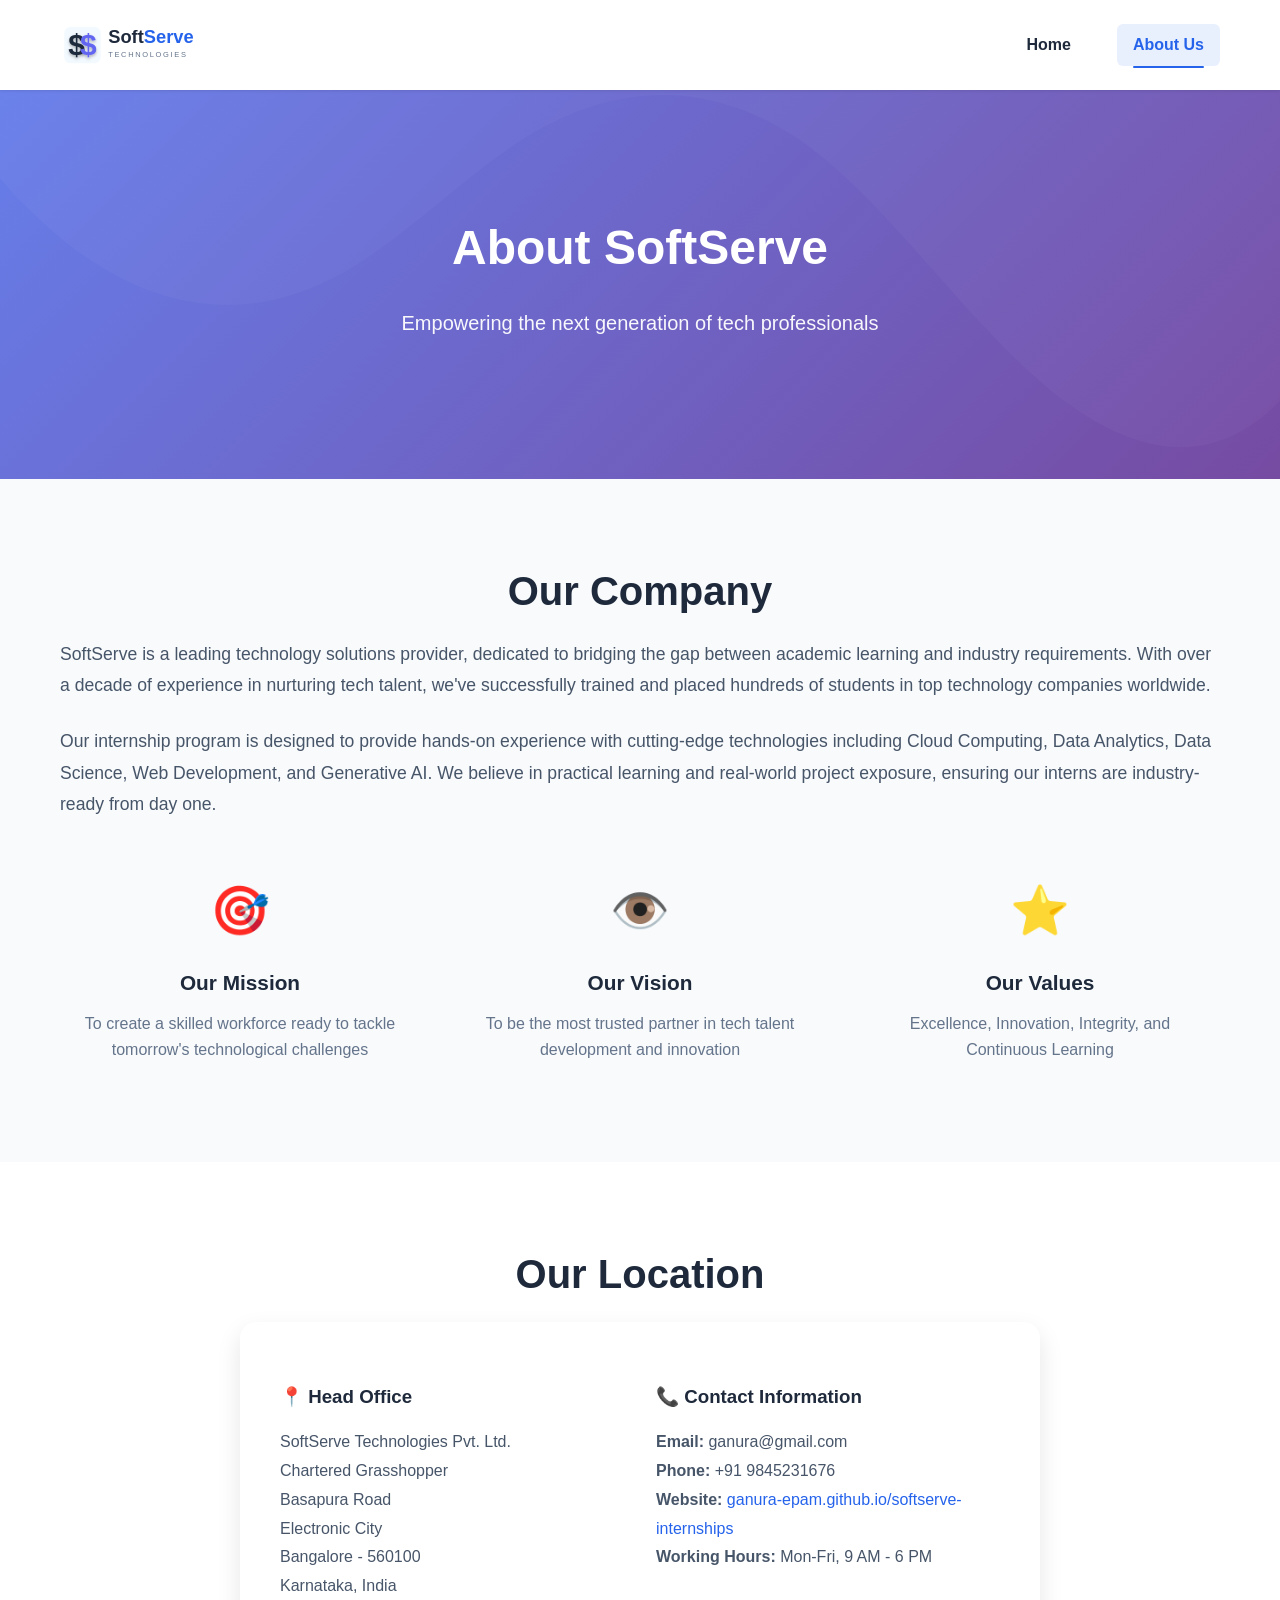
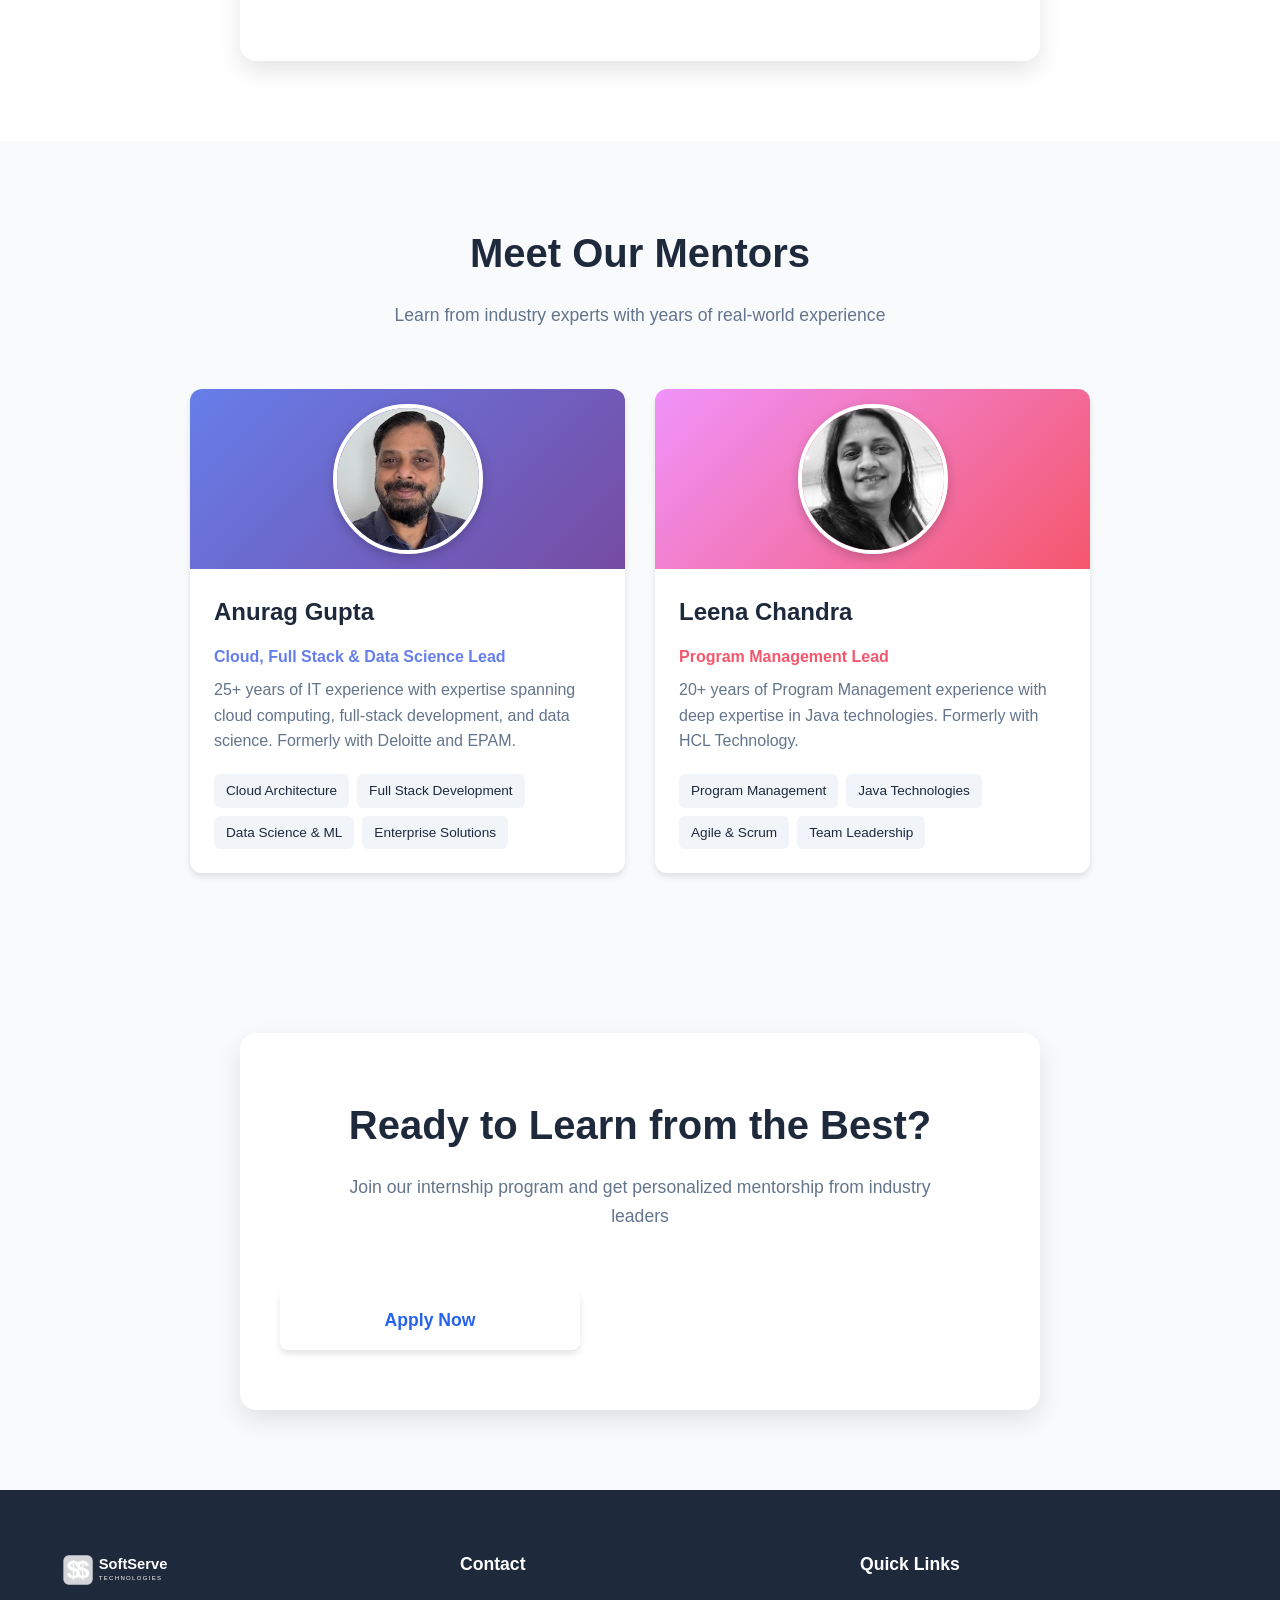
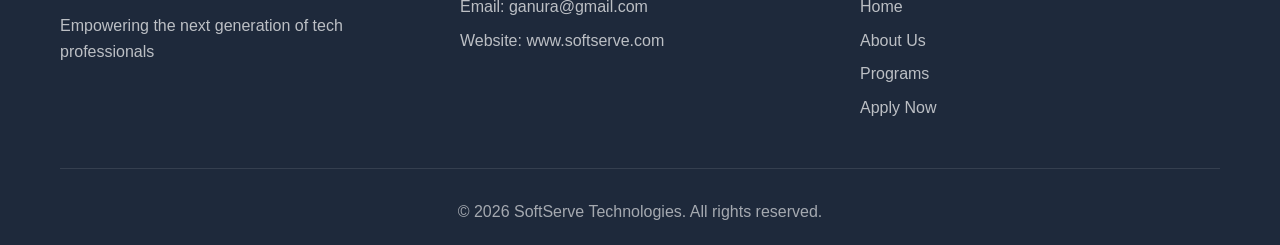
==== about.html @ 46d00bea "Add About Us page with company info and mentor profiles - Created new about.html page with company b" ====
<!DOCTYPE html>
<html lang="en">
<head>
    <meta charset="UTF-8">
    <meta name="viewport" content="width=device-width, initial-scale=1.0">
    <meta name="description" content="About SoftServe - Learn about our company, mission, and mentors">
    <title>About Us | SoftServe Internship Program</title>
    <link rel="stylesheet" href="css/styles.css">
</head>
<body>
    <!-- Header -->
    <header class="header">
        <div class="container">
            <div class="header-content">
                <div class="logo-container">
                    <img src="assets/logo.svg" alt="SoftServe Logo" class="logo">
                </div>
                <nav class="nav">
                    <a href="index.html">Home</a>
                    <a href="about.html" class="active">About Us</a>
                </nav>
            </div>
        </div>
    </header>

    <!-- About Hero Section -->
    <section class="hero">
        <div class="container">
            <h1 class="hero-title">About SoftServe</h1>
            <p class="hero-subtitle">Empowering the next generation of tech professionals</p>
        </div>
    </section>

    <!-- Company Background Section -->
    <section class="internships">
        <div class="container">
            <h2 class="section-title">Our Company</h2>
            <div class="about-content">
                <p style="font-size: 1.1rem; line-height: 1.8; color: #475569; margin-bottom: 1.5rem;">
                    SoftServe is a leading technology solutions provider, dedicated to bridging the gap between academic learning and industry requirements.
                    With over a decade of experience in nurturing tech talent, we've successfully trained and placed hundreds of students in top technology companies worldwide.
                </p>
                <p style="font-size: 1.1rem; line-height: 1.8; color: #475569; margin-bottom: 1.5rem;">
                    Our internship program is designed to provide hands-on experience with cutting-edge technologies including Cloud Computing,
                    Data Analytics, Data Science, Web Development, and Generative AI. We believe in practical learning and real-world project exposure,
                    ensuring our interns are industry-ready from day one.
                </p>
                <div class="features-grid" style="margin-top: 2rem;">
                    <div class="feature">
                        <div class="feature-icon">🎯</div>
                        <h3>Our Mission</h3>
                        <p>To create a skilled workforce ready to tackle tomorrow's technological challenges</p>
                    </div>
                    <div class="feature">
                        <div class="feature-icon">👁️</div>
                        <h3>Our Vision</h3>
                        <p>To be the most trusted partner in tech talent development and innovation</p>
                    </div>
                    <div class="feature">
                        <div class="feature-icon">⭐</div>
                        <h3>Our Values</h3>
                        <p>Excellence, Innovation, Integrity, and Continuous Learning</p>
                    </div>
                </div>
            </div>
        </div>
    </section>

    <!-- Address Section -->
    <section class="why-softserve">
        <div class="container">
            <h2 class="section-title">Our Location</h2>
            <div class="apply-card" style="max-width: 800px; margin: 0 auto;">
                <div style="display: grid; grid-template-columns: repeat(auto-fit, minmax(250px, 1fr)); gap: 2rem;">
                    <div>
                        <h3 style="color: #1e293b; margin-bottom: 1rem;">📍 Head Office</h3>
                        <p style="color: #475569; line-height: 1.8;">
                            SoftServe Technologies Pvt. Ltd.<br>
                            Chartered Grasshopper<br>
                            Basapura Road<br>
                            Electronic City<br>
                            Bangalore - 560100<br>
                            Karnataka, India
                        </p>
                    </div>
                    <div>
                        <h3 style="color: #1e293b; margin-bottom: 1rem;">📞 Contact Information</h3>
                        <p style="color: #475569; line-height: 1.8;">
                            <strong>Email:</strong> ganura@gmail.com<br>
                            <strong>Phone:</strong> +91 9845231676<br>
                            <strong>Website:</strong> <a href="https://ganura-epam.github.io/softserve-internships/" target="_blank" style="color: #2563eb; text-decoration: none;">ganura-epam.github.io/softserve-internships</a><br>
                            <strong>Working Hours:</strong> Mon-Fri, 9 AM - 6 PM
                        </p>
                    </div>
                </div>
            </div>
        </div>
    </section>

    <!-- Mentors Section -->
    <section class="internships">
        <div class="container">
            <h2 class="section-title">Meet Our Mentors</h2>
            <p class="section-subtitle">Learn from industry experts with years of real-world experience</p>

            <div class="cards-grid" style="grid-template-columns: repeat(auto-fit, minmax(350px, 1fr)); max-width: 900px; margin: 0 auto;">
                <!-- Mentor 1 -->
                <div class="card">
                    <div class="card-image" style="background: linear-gradient(135deg, #667eea 0%, #764ba2 100%); padding: 2rem; display: flex; align-items: center; justify-content: center;">
                        <img src="assets/anurag-gupta.jpeg" alt="Anurag Gupta" style="width: 150px; height: 150px; border-radius: 50%; object-fit: cover; border: 4px solid white; box-shadow: 0 4px 12px rgba(0,0,0,0.2);">
                    </div>
                    <div class="card-content">
                        <h3 class="card-title">Anurag Gupta</h3>
                        <p style="color: #667eea; font-weight: 600; margin-bottom: 0.5rem;">Cloud, Full Stack & Data Science Lead</p>
                        <p class="card-description">25+ years of IT experience with expertise spanning cloud computing, full-stack development, and data science. Formerly with Deloitte and EPAM.</p>
                        <ul class="card-skills">
                            <li>Cloud Architecture</li>
                            <li>Full Stack Development</li>
                            <li>Data Science & ML</li>
                            <li>Enterprise Solutions</li>
                        </ul>
                    </div>
                </div>

                <!-- Mentor 2 -->
                <div class="card">
                    <div class="card-image" style="background: linear-gradient(135deg, #f093fb 0%, #f5576c 100%); padding: 2rem; display: flex; align-items: center; justify-content: center;">
                        <img src="assets/Leena.jpeg" alt="Leena Chandra" style="width: 150px; height: 150px; border-radius: 50%; object-fit: cover; border: 4px solid white; box-shadow: 0 4px 12px rgba(0,0,0,0.2);">
                    </div>
                    <div class="card-content">
                        <h3 class="card-title">Leena Chandra</h3>
                        <p style="color: #f5576c; font-weight: 600; margin-bottom: 0.5rem;">Program Management Lead</p>
                        <p class="card-description">20+ years of Program Management experience with deep expertise in Java technologies. Formerly with HCL Technology.</p>
                        <ul class="card-skills">
                            <li>Program Management</li>
                            <li>Java Technologies</li>
                            <li>Agile & Scrum</li>
                            <li>Team Leadership</li>
                        </ul>
                    </div>
                </div>
            </div>
        </div>
    </section>

    <!-- CTA Section -->
    <section class="apply-section">
        <div class="container">
            <div class="apply-card">
                <h2 class="section-title">Ready to Learn from the Best?</h2>
                <p class="section-subtitle">Join our internship program and get personalized mentorship from industry leaders</p>
                <a href="index.html#apply" class="btn btn-primary btn-large">Apply Now</a>
            </div>
        </div>
    </section>

    <!-- Footer -->
    <footer class="footer">
        <div class="container">
            <div class="footer-content">
                <div class="footer-section">
                    <img src="assets/logo.svg" alt="SoftServe Logo" class="footer-logo">
                    <p class="footer-text">Empowering the next generation of tech professionals</p>
                </div>
                <div class="footer-section">
                    <h4>Contact</h4>
                    <p>Email: ganura@gmail.com</p>
                    <p>Website: www.softserve.com</p>
                </div>
                <div class="footer-section">
                    <h4>Quick Links</h4>
                    <ul class="footer-links">
                        <li><a href="index.html">Home</a></li>
                        <li><a href="about.html">About Us</a></li>
                        <li><a href="index.html#internships">Programs</a></li>
                        <li><a href="index.html#apply">Apply Now</a></li>
                    </ul>
                </div>
            </div>
            <div class="footer-bottom">
                <p>&copy; 2026 SoftServe Technologies. All rights reserved.</p>
            </div>
        </div>
    </footer>

    <script src="js/main.js"></script>
</body>
</html>
---- css/styles.css ----
/* Modern Minimalist Styles for SoftServe Internship Website */

/* CSS Reset & Base Styles */
* {
    margin: 0;
    padding: 0;
    box-sizing: border-box;
}

:root {
    --primary-color: #2563eb;
    --primary-dark: #1e40af;
    --secondary-color: #64748b;
    --text-dark: #1e293b;
    --text-light: #64748b;
    --bg-white: #ffffff;
    --bg-light: #f8fafc;
    --bg-gray: #f1f5f9;
    --border-color: #e2e8f0;
    --shadow-sm: 0 1px 3px rgba(0, 0, 0, 0.1);
    --shadow-md: 0 4px 6px rgba(0, 0, 0, 0.1);
    --shadow-lg: 0 10px 25px rgba(0, 0, 0, 0.1);
    --transition: all 0.3s ease;
}

body {
    font-family: -apple-system, BlinkMacSystemFont, 'Segoe UI', 'Roboto', 'Oxygen', 'Ubuntu', 'Cantarell', sans-serif;
    line-height: 1.6;
    color: var(--text-dark);
    background-color: var(--bg-white);
    overflow-x: hidden;
}

.container {
    max-width: 1200px;
    margin: 0 auto;
    padding: 0 20px;
}

/* Header Styles */
.header {
    background: var(--bg-white);
    padding: 20px 0;
    box-shadow: var(--shadow-sm);
    position: sticky;
    top: 0;
    z-index: 100;
}

.header-content {
    display: flex;
    justify-content: space-between;
    align-items: center;
}

.logo-container {
    display: flex;
    align-items: center;
}

.logo {
    height: 50px;
    width: auto;
    transition: var(--transition);
}

.logo:hover {
    transform: scale(1.05);
}

/* Navigation Styles */
.nav {
    display: flex;
    gap: 30px;
    align-items: center;
}

.nav a {
    text-decoration: none;
    color: var(--text-dark);
    font-weight: 600;
    font-size: 1rem;
    padding: 8px 16px;
    border-radius: 6px;
    transition: var(--transition);
    position: relative;
}

.nav a:hover {
    color: var(--primary-color);
    background: var(--bg-light);
}

.nav a.active {
    color: var(--primary-color);
    background: rgba(37, 99, 235, 0.1);
}

.nav a.active::after {
    content: '';
    position: absolute;
    bottom: -2px;
    left: 16px;
    right: 16px;
    height: 2px;
    background: var(--primary-color);
    border-radius: 2px;
}

/* Hero Section */
.hero {
    background: linear-gradient(135deg, #667eea 0%, #764ba2 100%);
    color: white;
    padding: 120px 20px 100px;
    text-align: center;
    position: relative;
    overflow: hidden;
}

.hero::before {
    content: '';
    position: absolute;
    top: 0;
    left: 0;
    right: 0;
    bottom: 0;
    background: url('data:image/svg+xml,<svg xmlns="http://www.w3.org/2000/svg" viewBox="0 0 1200 120" preserveAspectRatio="none"><path d="M321.39,56.44c58-10.79,114.16-30.13,172-41.86,82.39-16.72,168.19-17.73,250.45-.39C823.78,31,906.67,72,985.66,92.83c70.05,18.48,146.53,26.09,214.34,3V0H0V27.35A600.21,600.21,0,0,0,321.39,56.44Z" fill="rgba(255,255,255,0.1)"></path></svg>') no-repeat bottom;
    background-size: cover;
    opacity: 0.3;
    pointer-events: none;
}

.hero-title {
    font-size: 3rem;
    font-weight: 700;
    margin-bottom: 20px;
    position: relative;
    animation: fadeInUp 0.8s ease;
}

.hero-subtitle {
    font-size: 1.25rem;
    margin-bottom: 40px;
    opacity: 0.95;
    max-width: 700px;
    margin-left: auto;
    margin-right: auto;
    position: relative;
    animation: fadeInUp 1s ease;
}

@keyframes fadeInUp {
    from {
        opacity: 0;
        transform: translateY(30px);
    }
    to {
        opacity: 1;
        transform: translateY(0);
    }
}

/* Button Styles */
.btn {
    display: inline-block;
    padding: 14px 32px;
    font-size: 1rem;
    font-weight: 600;
    text-decoration: none;
    border-radius: 8px;
    transition: var(--transition);
    cursor: pointer;
    border: none;
    text-align: center;
    position: relative;
    z-index: 10;
}

.btn-primary {
    background: var(--bg-white);
    color: var(--primary-color);
    box-shadow: var(--shadow-md);
}

.btn-primary:hover {
    transform: translateY(-2px);
    box-shadow: var(--shadow-lg);
}

.btn-large {
    padding: 16px 48px;
    font-size: 1.1rem;
    width: 100%;
    max-width: 300px;
}

/* Section Styles */
.internships,
.why-softserve,
.apply-section {
    padding: 80px 20px;
}

.internships {
    background: var(--bg-light);
}

.section-title {
    font-size: 2.5rem;
    font-weight: 700;
    text-align: center;
    margin-bottom: 16px;
    color: var(--text-dark);
}

.section-subtitle {
    font-size: 1.1rem;
    text-align: center;
    color: var(--text-light);
    margin-bottom: 60px;
    max-width: 600px;
    margin-left: auto;
    margin-right: auto;
}

/* Cards Grid */
.cards-grid {
    display: grid;
    grid-template-columns: repeat(auto-fit, minmax(300px, 1fr));
    gap: 30px;
    margin-top: 40px;
}

.card {
    background: var(--bg-white);
    border-radius: 12px;
    overflow: hidden;
    box-shadow: var(--shadow-md);
    transition: var(--transition);
    cursor: pointer;
}

.card:hover {
    transform: translateY(-8px);
    box-shadow: var(--shadow-lg);
}

.card-image {
    height: 180px;
    display: flex;
    align-items: center;
    justify-content: center;
    position: relative;
}

.card-icon {
    width: 64px;
    height: 64px;
    color: white;
    filter: drop-shadow(0 2px 4px rgba(0, 0, 0, 0.2));
}

.card-content {
    padding: 24px;
}

.card-title {
    font-size: 1.5rem;
    font-weight: 700;
    margin-bottom: 12px;
    color: var(--text-dark);
}

.card-description {
    color: var(--text-light);
    margin-bottom: 20px;
    line-height: 1.6;
}

.card-skills {
    list-style: none;
    display: flex;
    flex-wrap: wrap;
    gap: 8px;
}

.card-skills li {
    background: var(--bg-gray);
    padding: 6px 12px;
    border-radius: 6px;
    font-size: 0.85rem;
    color: var(--text-dark);
    font-weight: 500;
}

/* Features Grid */
.features-grid {
    display: grid;
    grid-template-columns: repeat(auto-fit, minmax(250px, 1fr));
    gap: 40px;
    margin-top: 60px;
}

.feature {
    text-align: center;
    padding: 20px;
}

.feature-icon {
    font-size: 3rem;
    margin-bottom: 16px;
    display: block;
}

.feature h3 {
    font-size: 1.3rem;
    margin-bottom: 12px;
    color: var(--text-dark);
}

.feature p {
    color: var(--text-light);
    line-height: 1.6;
}

/* Apply Section */
.apply-section {
    background: var(--bg-light);
}

.apply-card {
    background: var(--bg-white);
    border-radius: 16px;
    padding: 60px 40px;
    box-shadow: var(--shadow-lg);
    max-width: 800px;
    margin: 0 auto;
}

/* Form Styles */
.application-form {
    margin-top: 40px;
}

.form-grid {
    display: grid;
    grid-template-columns: repeat(auto-fit, minmax(250px, 1fr));
    gap: 24px;
    margin-bottom: 24px;
}

.form-group {
    display: flex;
    flex-direction: column;
}

.form-group-full {
    grid-column: 1 / -1;
}

.form-group label {
    font-weight: 600;
    margin-bottom: 8px;
    color: var(--text-dark);
    font-size: 0.95rem;
}

.form-group input,
.form-group select,
.form-group textarea {
    padding: 12px 16px;
    border: 2px solid var(--border-color);
    border-radius: 8px;
    font-size: 1rem;
    font-family: inherit;
    transition: var(--transition);
    background: var(--bg-white);
}

.form-group input:focus,
.form-group select:focus,
.form-group textarea:focus {
    outline: none;
    border-color: var(--primary-color);
    box-shadow: 0 0 0 3px rgba(37, 99, 235, 0.1);
}

.form-group textarea {
    resize: vertical;
    min-height: 100px;
}

/* File Upload Styles */
.file-upload {
    position: relative;
}

.file-upload input[type="file"] {
    position: absolute;
    opacity: 0;
    width: 0;
    height: 0;
}

.file-label {
    display: flex;
    flex-direction: column;
    align-items: center;
    justify-content: center;
    padding: 40px 20px;
    border: 2px dashed var(--border-color);
    border-radius: 8px;
    cursor: pointer;
    transition: var(--transition);
    background: var(--bg-light);
}

.file-label:hover {
    border-color: var(--primary-color);
    background: rgba(37, 99, 235, 0.05);
}

.file-label svg {
    color: var(--primary-color);
    margin-bottom: 12px;
}

.file-text {
    color: var(--text-light);
    font-size: 0.95rem;
}

.file-name {
    display: block;
    margin-top: 12px;
    font-size: 0.9rem;
    color: var(--primary-color);
    font-weight: 500;
}

.form-status {
    margin-top: 20px;
    padding: 16px;
    border-radius: 8px;
    text-align: center;
    font-weight: 500;
    display: none;
}

.form-status.success {
    display: block;
    background: #dcfce7;
    color: #166534;
    border: 1px solid #86efac;
}

.form-status.error {
    display: block;
    background: #fee2e2;
    color: #991b1b;
    border: 1px solid #fca5a5;
}

/* Footer */
.footer {
    background: var(--text-dark);
    color: white;
    padding: 60px 20px 20px;
}

.footer-content {
    display: grid;
    grid-template-columns: repeat(auto-fit, minmax(250px, 1fr));
    gap: 40px;
    margin-bottom: 40px;
}

.footer-logo {
    height: 40px;
    margin-bottom: 16px;
    filter: brightness(0) invert(1);
}

.footer-text {
    color: rgba(255, 255, 255, 0.7);
    line-height: 1.6;
}

.footer-section h4 {
    font-size: 1.1rem;
    margin-bottom: 16px;
    font-weight: 600;
}

.footer-section p {
    color: rgba(255, 255, 255, 0.7);
    margin-bottom: 8px;
}

.footer-links {
    list-style: none;
}

.footer-links li {
    margin-bottom: 8px;
}

.footer-links a {
    color: rgba(255, 255, 255, 0.7);
    text-decoration: none;
    transition: var(--transition);
}

.footer-links a:hover {
    color: white;
}

.footer-bottom {
    padding-top: 30px;
    border-top: 1px solid rgba(255, 255, 255, 0.1);
    text-align: center;
    color: rgba(255, 255, 255, 0.6);
}

/* Responsive Design */
@media (max-width: 768px) {
    .header-content {
        flex-direction: column;
        gap: 16px;
    }

    .nav {
        gap: 16px;
    }

    .nav a {
        font-size: 0.9rem;
        padding: 6px 12px;
    }

    .hero-title {
        font-size: 2rem;
    }

    .hero-subtitle {
        font-size: 1rem;
    }

    .section-title {
        font-size: 2rem;
    }

    .cards-grid {
        grid-template-columns: 1fr;
    }

    .apply-card {
        padding: 40px 24px;
    }

    .form-grid {
        grid-template-columns: 1fr;
    }

    .footer-content {
        grid-template-columns: 1fr;
        text-align: center;
    }
}

@media (max-width: 480px) {
    .hero {
        padding: 80px 20px 60px;
    }

    .hero-title {
        font-size: 1.75rem;
    }

    .btn-large {
        width: 100%;
    }
}

/* Smooth Scrolling */
html {
    scroll-behavior: smooth;
}

/* Loading Animation */
@keyframes pulse {
    0%, 100% {
        opacity: 1;
    }
    50% {
        opacity: 0.5;
    }
}

.loading {
    animation: pulse 2s cubic-bezier(0.4, 0, 0.6, 1) infinite;
}
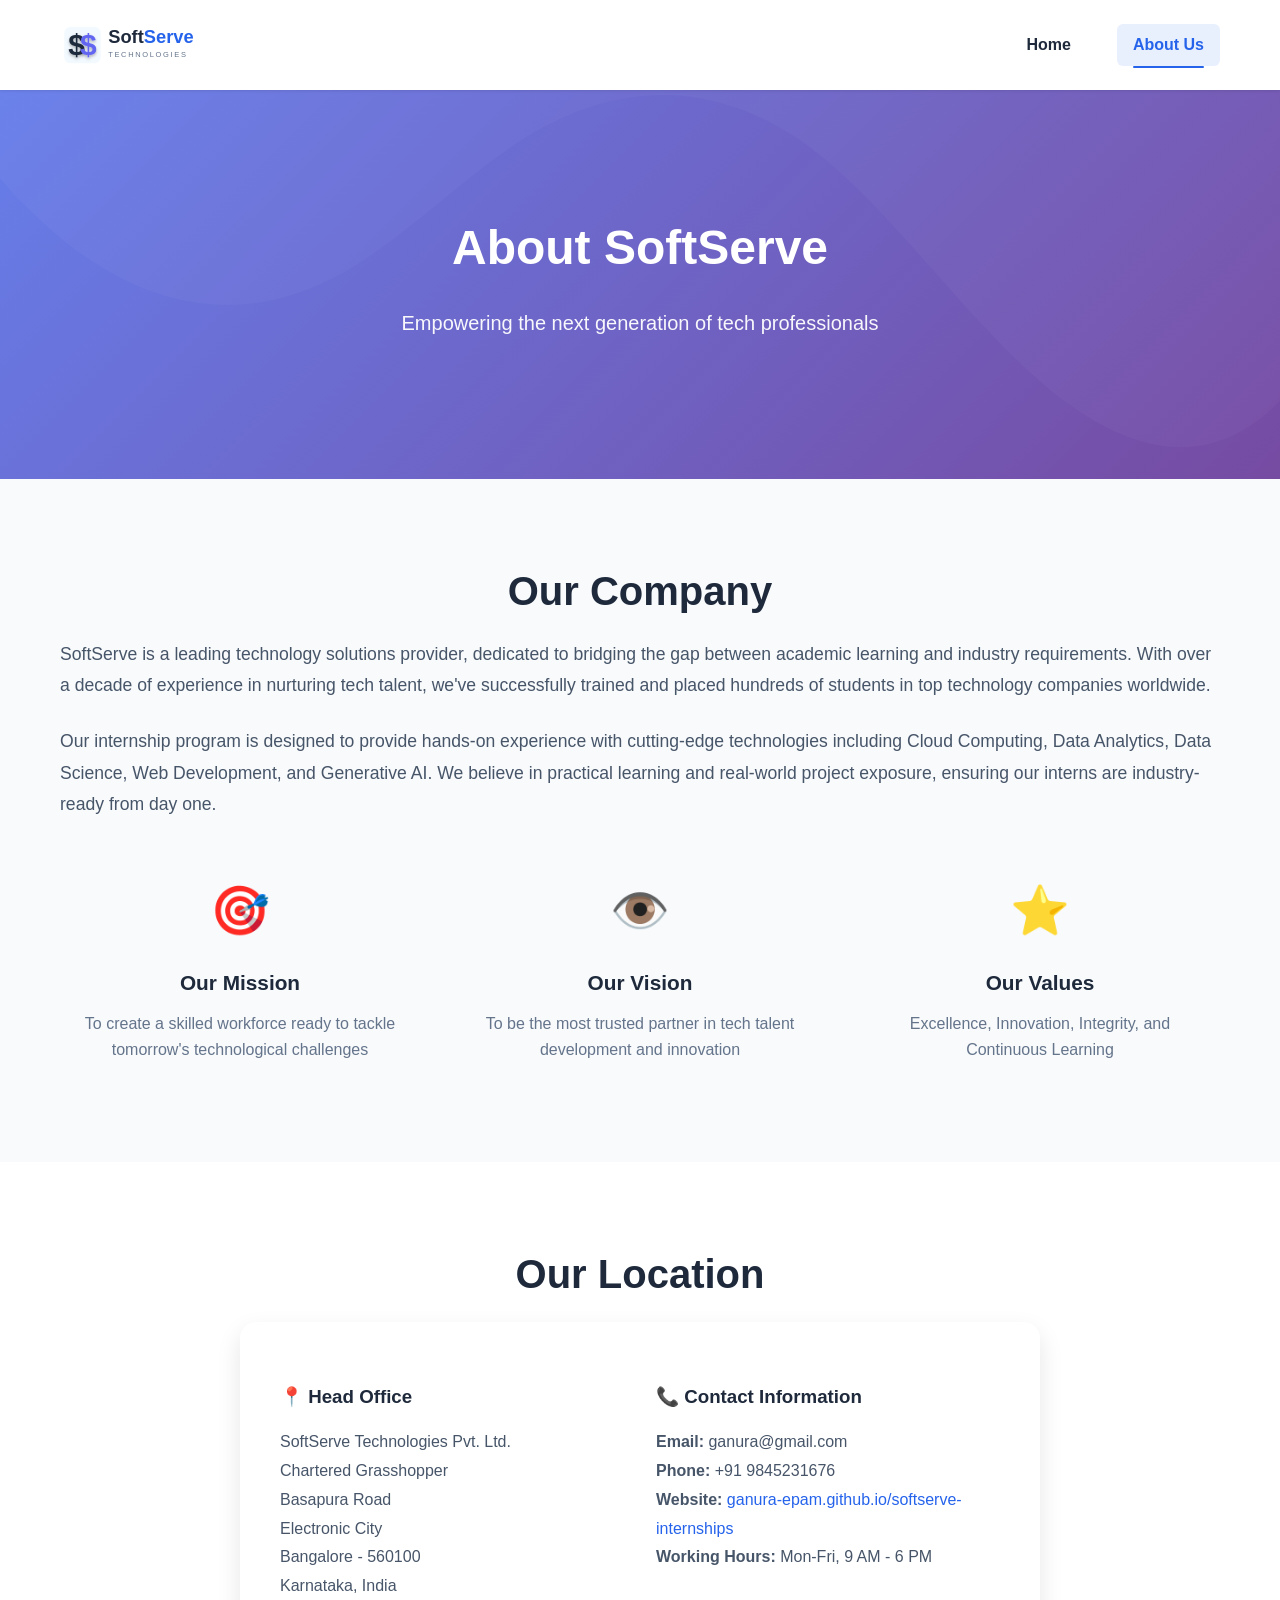
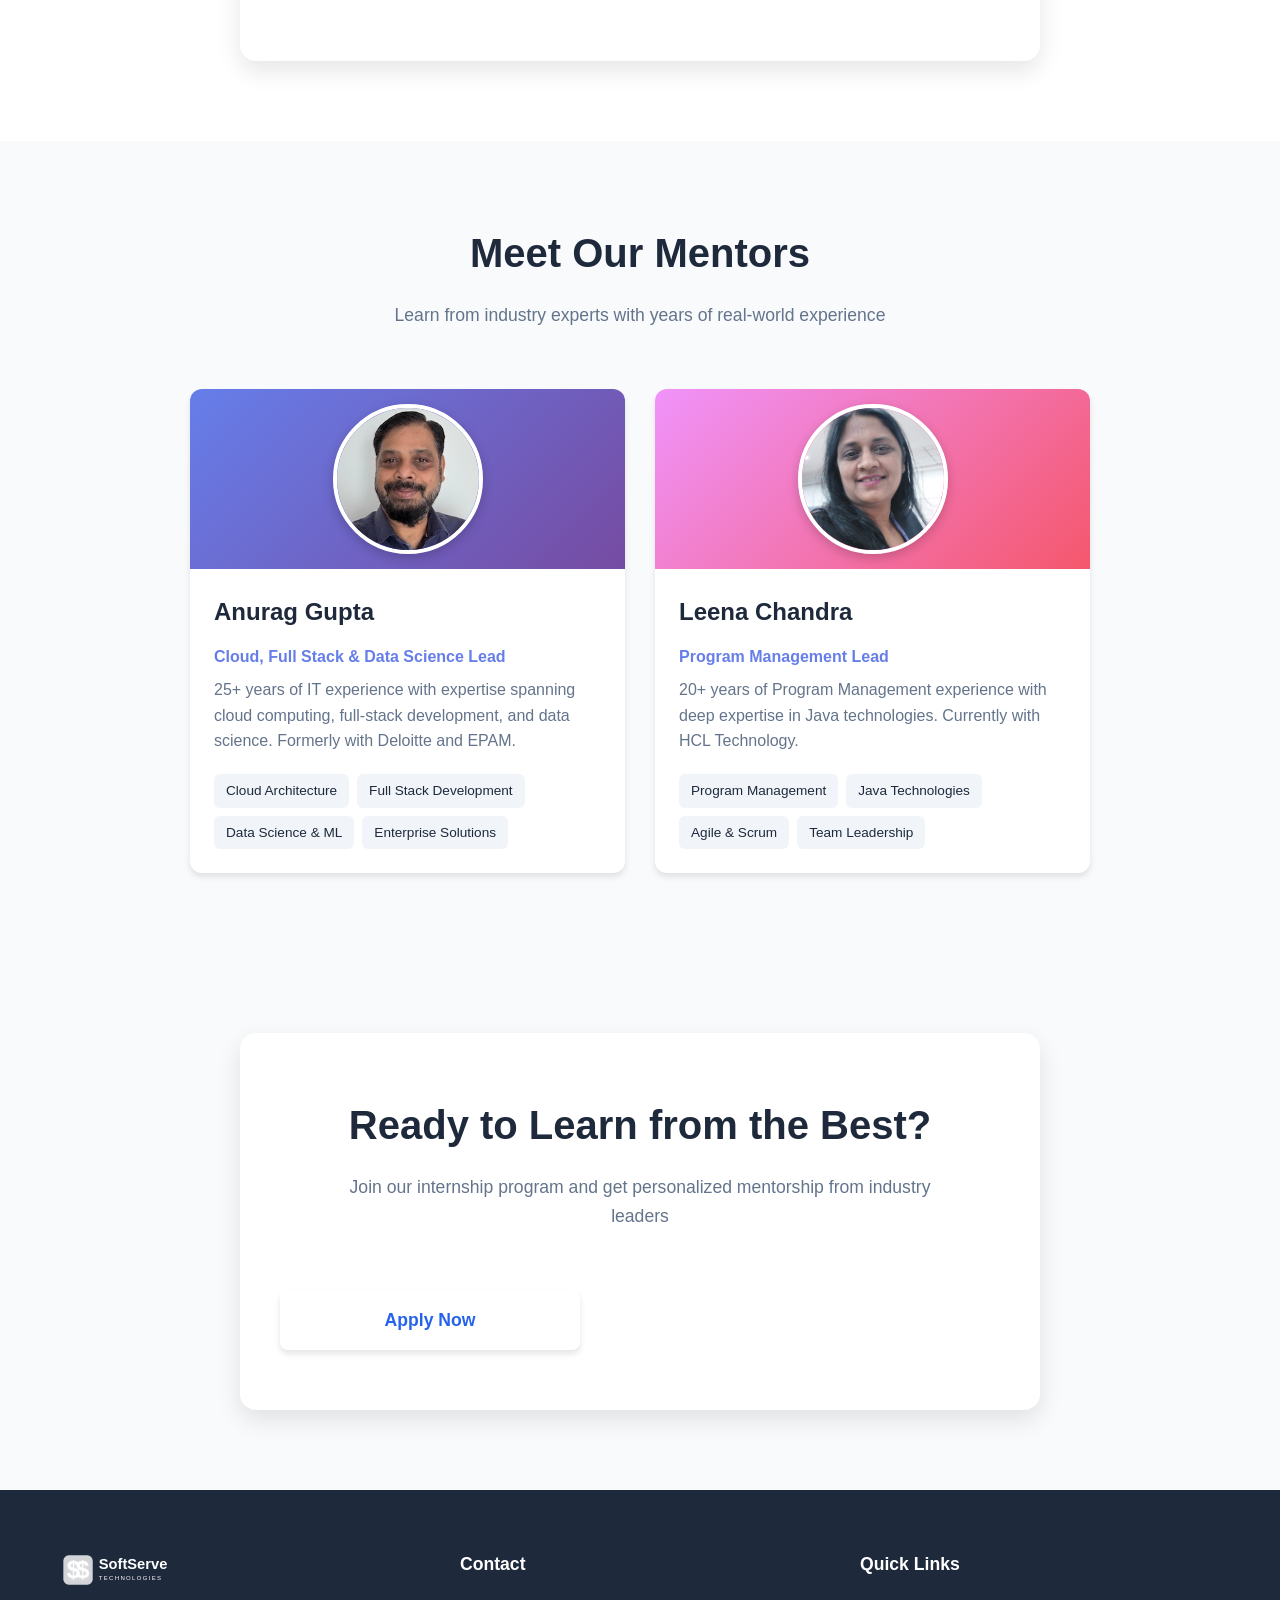
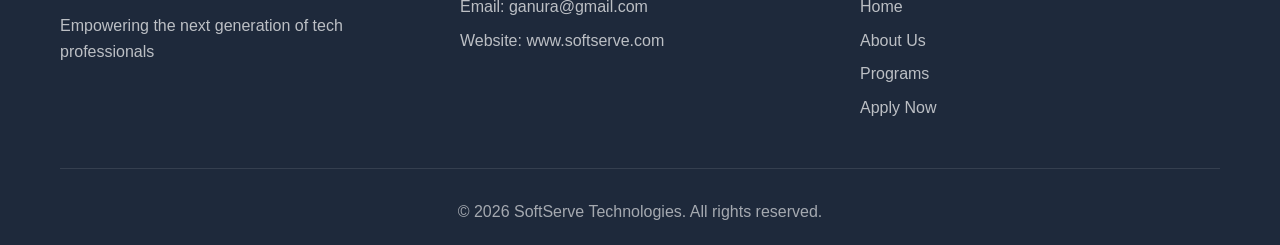
==== commit 9c828c4b: "Update Leena Chandra profile in About page - Changed "Program Management Lead" color to blue - Updat" ====
--- a/about.html
+++ b/about.html
@@ -129,8 +129,8 @@
                     </div>
                     <div class="card-content">
                         <h3 class="card-title">Leena Chandra</h3>
-                        <p style="color: #f5576c; font-weight: 600; margin-bottom: 0.5rem;">Program Management Lead</p>
-                        <p class="card-description">20+ years of Program Management experience with deep expertise in Java technologies. Formerly with HCL Technology.</p>
+                        <p style="color: #667eea; font-weight: 600; margin-bottom: 0.5rem;">Program Management Lead</p>
+                        <p class="card-description">20+ years of Program Management experience with deep expertise in Java technologies. Currently with HCL Technology.</p>
                         <ul class="card-skills">
                             <li>Program Management</li>
                             <li>Java Technologies</li>
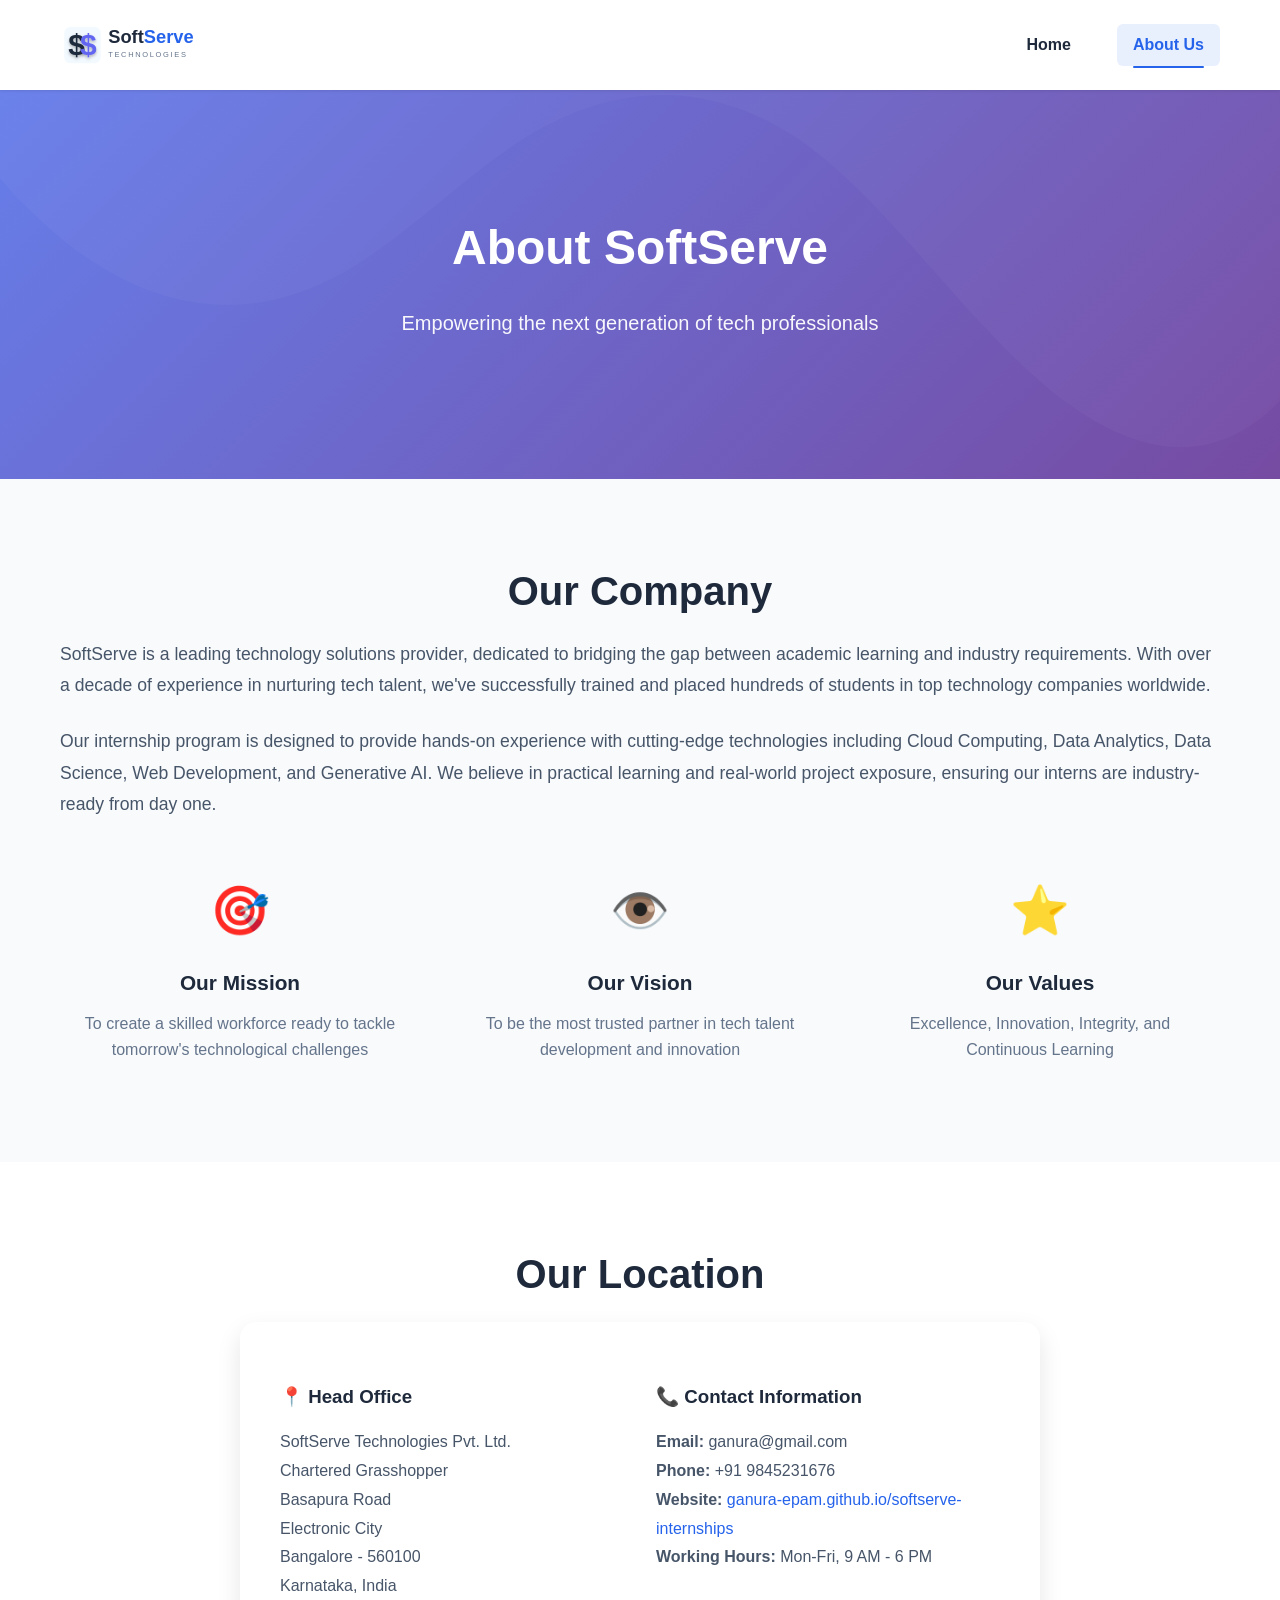
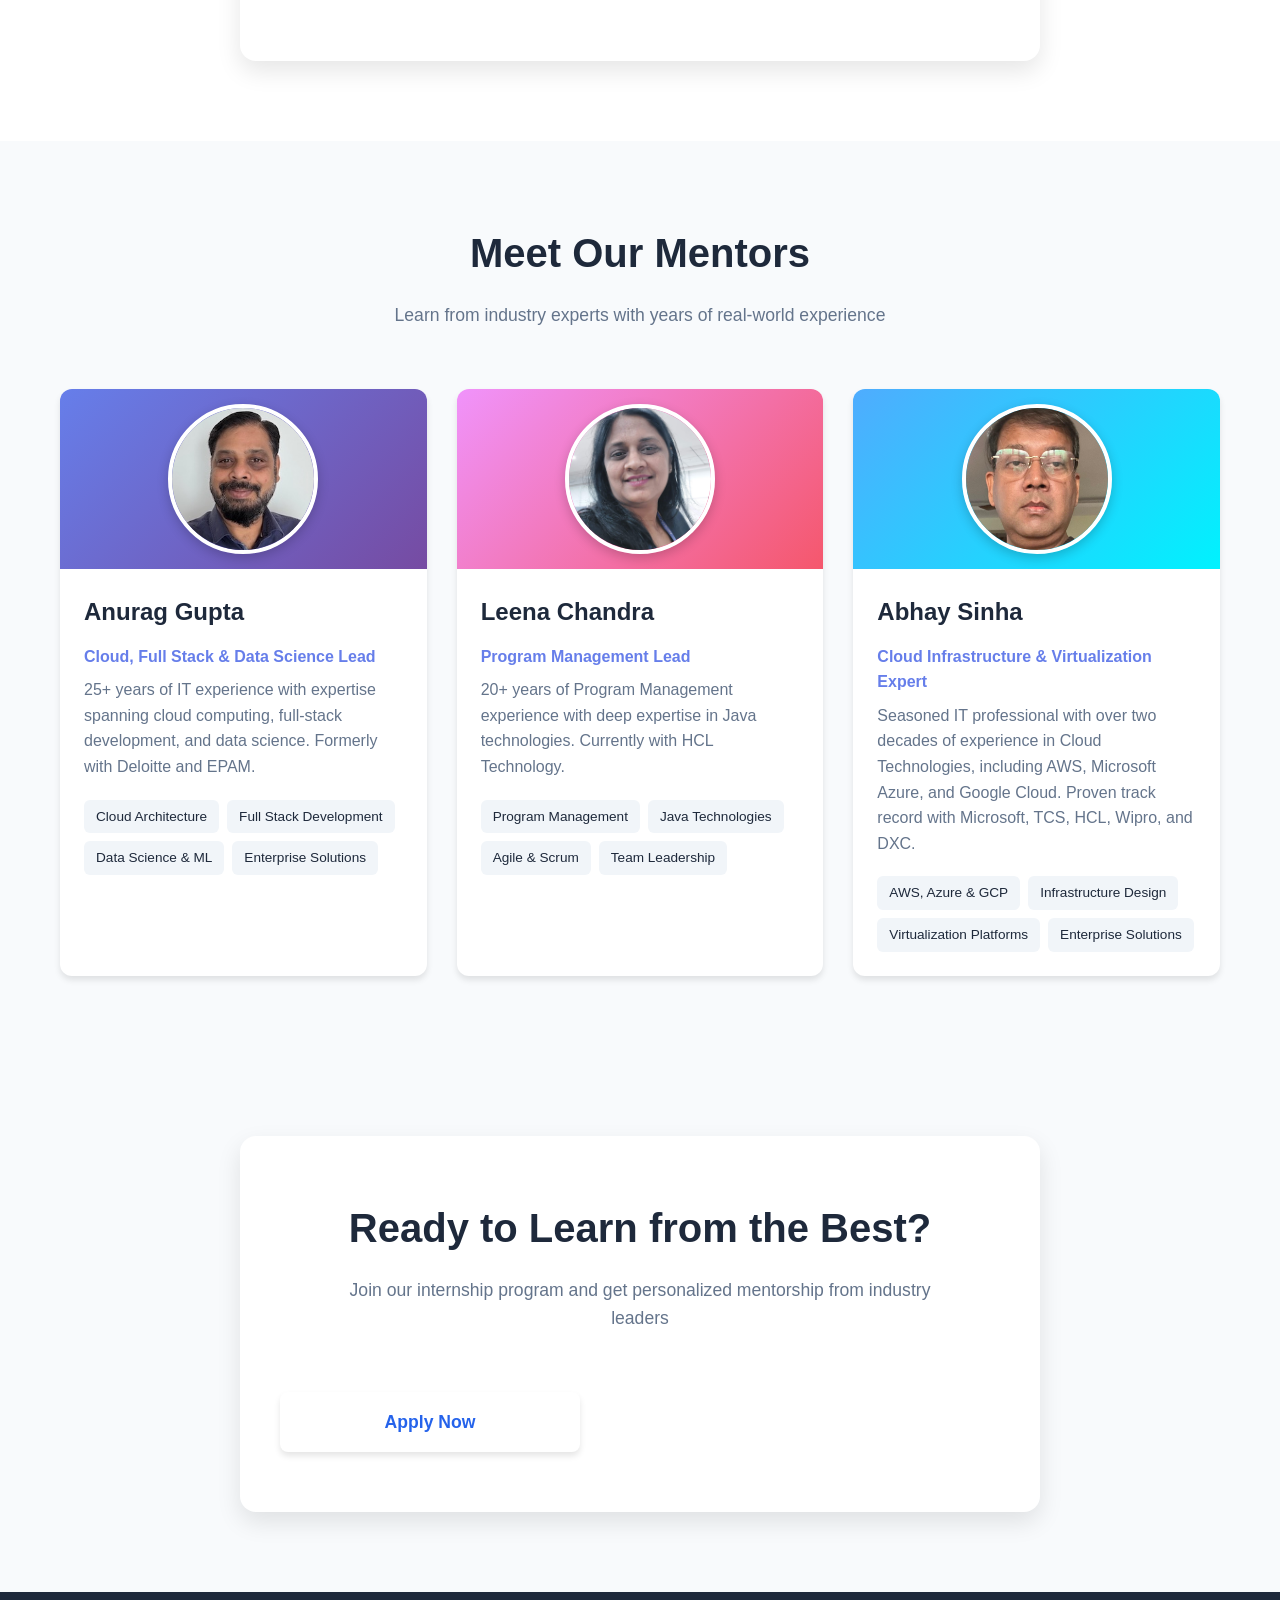
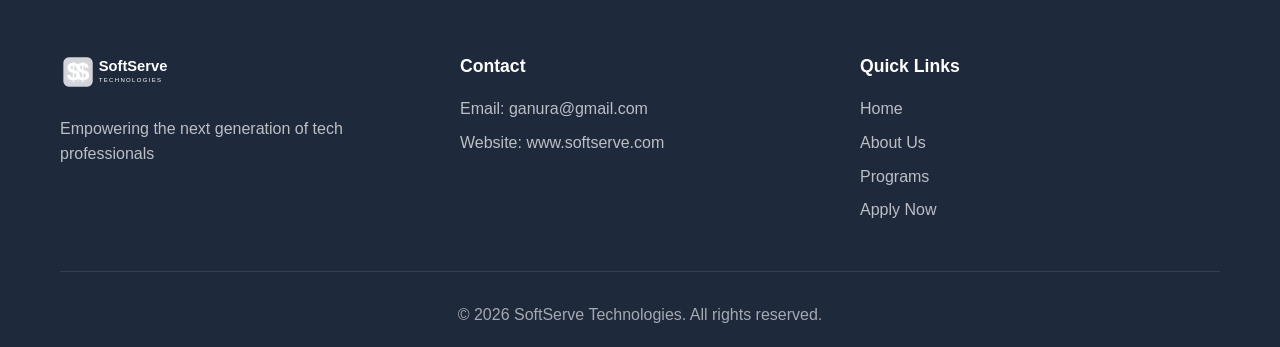
==== commit 594e35ee: "Add self-assessment integration and third mentor Features added: - Integrated 4 dynamic self-assessm" ====
--- a/about.html
+++ b/about.html
@@ -5,6 +5,7 @@
     <meta name="viewport" content="width=device-width, initial-scale=1.0">
     <meta name="description" content="About SoftServe - Learn about our company, mission, and mentors">
     <title>About Us | SoftServe Internship Program</title>
+    <link rel="icon" type="image/svg+xml" href="assets/logo.svg">
     <link rel="stylesheet" href="css/styles.css">
 </head>
 <body>
@@ -103,7 +104,7 @@
             <h2 class="section-title">Meet Our Mentors</h2>
             <p class="section-subtitle">Learn from industry experts with years of real-world experience</p>
 
-            <div class="cards-grid" style="grid-template-columns: repeat(auto-fit, minmax(350px, 1fr)); max-width: 900px; margin: 0 auto;">
+            <div class="cards-grid" style="grid-template-columns: repeat(auto-fit, minmax(320px, 1fr));">
                 <!-- Mentor 1 -->
                 <div class="card">
                     <div class="card-image" style="background: linear-gradient(135deg, #667eea 0%, #764ba2 100%); padding: 2rem; display: flex; align-items: center; justify-content: center;">
@@ -139,6 +140,24 @@
                         </ul>
                     </div>
                 </div>
+
+                <!-- Mentor 3 -->
+                <div class="card">
+                    <div class="card-image" style="background: linear-gradient(135deg, #4facfe 0%, #00f2fe 100%); padding: 2rem; display: flex; align-items: center; justify-content: center;">
+                        <img src="assets/abhay.jpeg" alt="Abhay Sinha" style="width: 150px; height: 150px; border-radius: 50%; object-fit: cover; border: 4px solid white; box-shadow: 0 4px 12px rgba(0,0,0,0.2);">
+                    </div>
+                    <div class="card-content">
+                        <h3 class="card-title">Abhay Sinha</h3>
+                        <p style="color: #667eea; font-weight: 600; margin-bottom: 0.5rem;">Cloud Infrastructure & Virtualization Expert</p>
+                        <p class="card-description">Seasoned IT professional with over two decades of experience in Cloud Technologies, including AWS, Microsoft Azure, and Google Cloud. Proven track record with Microsoft, TCS, HCL, Wipro, and DXC.</p>
+                        <ul class="card-skills">
+                            <li>AWS, Azure & GCP</li>
+                            <li>Infrastructure Design</li>
+                            <li>Virtualization Platforms</li>
+                            <li>Enterprise Solutions</li>
+                        </ul>
+                    </div>
+                </div>
             </div>
         </div>
     </section>
--- a/css/styles.css
+++ b/css/styles.css
@@ -391,51 +391,89 @@
 }
 
 /* File Upload Styles */
-.file-upload {
+.file-upload-area {
     position: relative;
-}
-
-.file-upload input[type="file"] {
-    position: absolute;
-    opacity: 0;
-    width: 0;
-    height: 0;
-}
-
-.file-label {
-    display: flex;
-    flex-direction: column;
-    align-items: center;
-    justify-content: center;
-    padding: 40px 20px;
     border: 2px dashed var(--border-color);
     border-radius: 8px;
+    padding: 40px 20px;
+    text-align: center;
     cursor: pointer;
     transition: var(--transition);
     background: var(--bg-light);
 }
 
-.file-label:hover {
+.file-upload-area:hover,
+.file-upload-area.drag-over {
     border-color: var(--primary-color);
     background: rgba(37, 99, 235, 0.05);
 }
 
-.file-label svg {
+.file-upload-content {
+    display: flex;
+    flex-direction: column;
+    align-items: center;
+    justify-content: center;
+}
+
+.file-upload-content svg {
     color: var(--primary-color);
     margin-bottom: 12px;
 }
 
-.file-text {
+.file-upload-text {
     color: var(--text-light);
-    font-size: 0.95rem;
-}
-
-.file-name {
-    display: block;
-    margin-top: 12px;
-    font-size: 0.9rem;
+    margin: 0;
+    line-height: 1.6;
+}
+
+.file-upload-text strong {
     color: var(--primary-color);
+}
+
+.file-upload-preview {
+    display: flex;
+    align-items: center;
+    justify-content: center;
+    gap: 12px;
+    padding: 16px;
+    background: var(--bg-white);
+    border-radius: 6px;
+    border: 1px solid var(--border-color);
+}
+
+.file-upload-preview svg {
+    color: var(--primary-color);
+    flex-shrink: 0;
+}
+
+.file-upload-preview span {
+    flex: 1;
+    color: var(--text-dark);
     font-weight: 500;
+    text-align: left;
+    overflow: hidden;
+    text-overflow: ellipsis;
+    white-space: nowrap;
+}
+
+.file-remove-btn {
+    background: #ef4444;
+    color: white;
+    border: none;
+    border-radius: 50%;
+    width: 24px;
+    height: 24px;
+    display: flex;
+    align-items: center;
+    justify-content: center;
+    cursor: pointer;
+    font-size: 14px;
+    flex-shrink: 0;
+    transition: var(--transition);
+}
+
+.file-remove-btn:hover {
+    background: #dc2626;
 }
 
 .form-status {
@@ -461,6 +499,64 @@
     border: 1px solid #fca5a5;
 }
 
+/* Self-Assessment Styles */
+#selfAssessmentSection {
+    background: #f0f9ff;
+    border: 2px solid #bfdbfe;
+    border-radius: 12px;
+    padding: 24px;
+    margin: 24px 0;
+}
+
+.track-questions {
+    animation: fadeIn 0.3s ease-in-out;
+}
+
+@keyframes fadeIn {
+    from {
+        opacity: 0;
+        transform: translateY(10px);
+    }
+    to {
+        opacity: 1;
+        transform: translateY(0);
+    }
+}
+
+.checkbox-group {
+    display: flex;
+    flex-direction: column;
+    gap: 12px;
+    padding: 12px 0;
+}
+
+.checkbox-label {
+    display: flex;
+    align-items: center;
+    gap: 10px;
+    cursor: pointer;
+    font-size: 0.95rem;
+    color: var(--text-dark);
+    padding: 8px 12px;
+    border-radius: 6px;
+    transition: var(--transition);
+}
+
+.checkbox-label:hover {
+    background: rgba(37, 99, 235, 0.05);
+}
+
+.checkbox-label input[type="checkbox"] {
+    width: 18px;
+    height: 18px;
+    cursor: pointer;
+    accent-color: var(--primary-color);
+}
+
+.assessment-question {
+    width: 100%;
+}
+
 /* Footer */
 .footer {
     background: var(--text-dark);
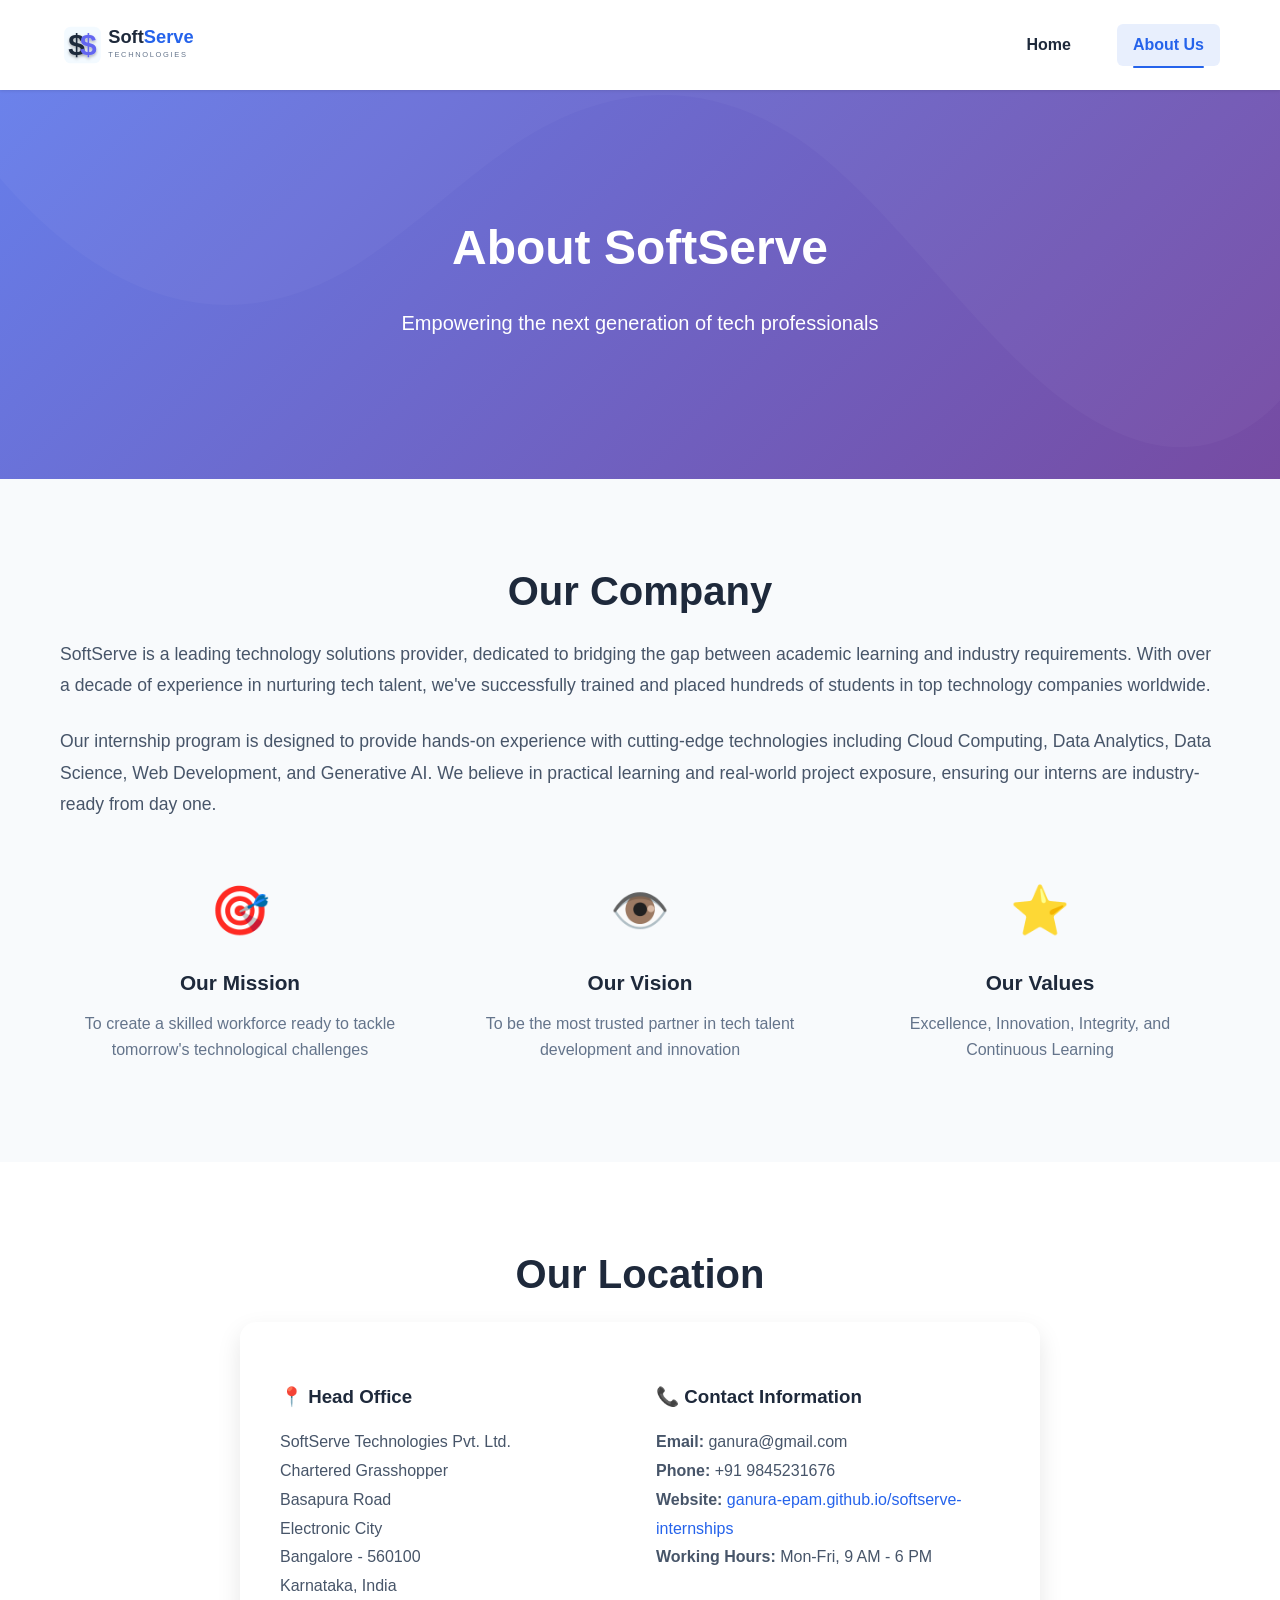
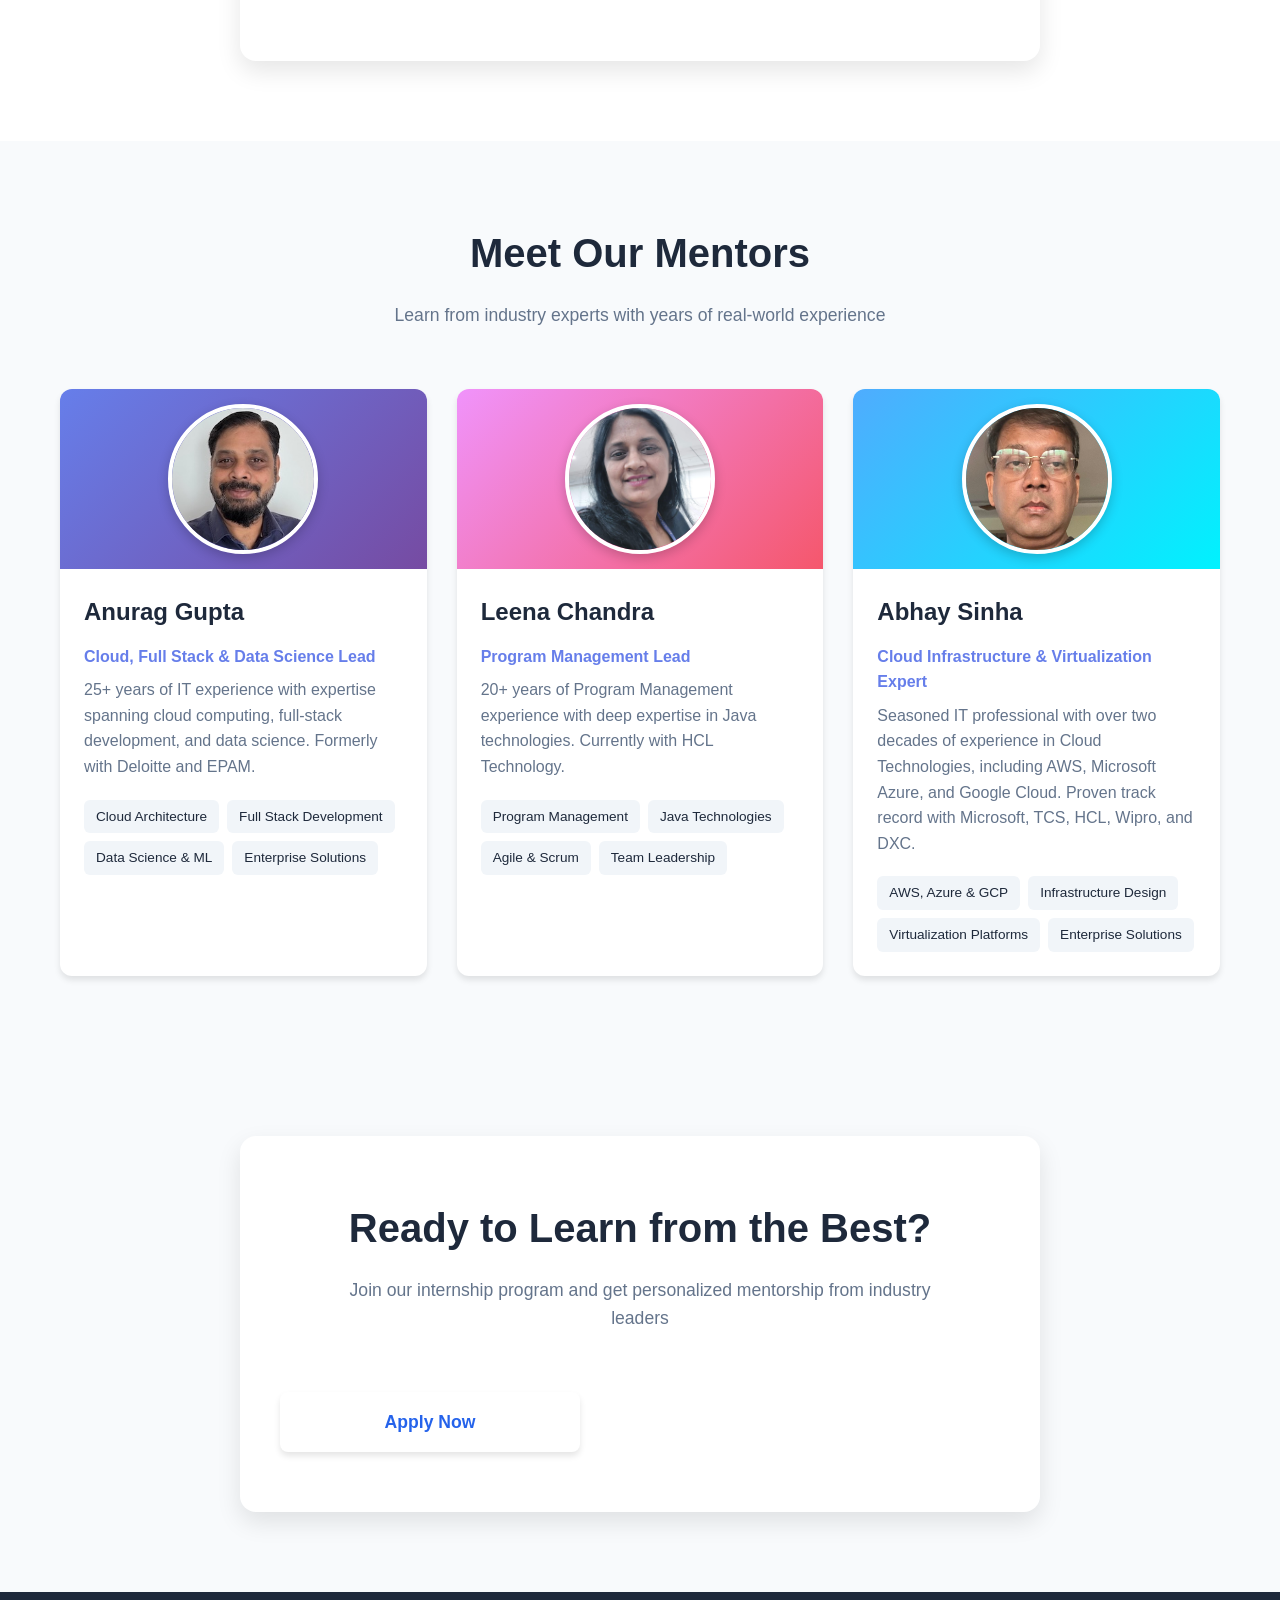
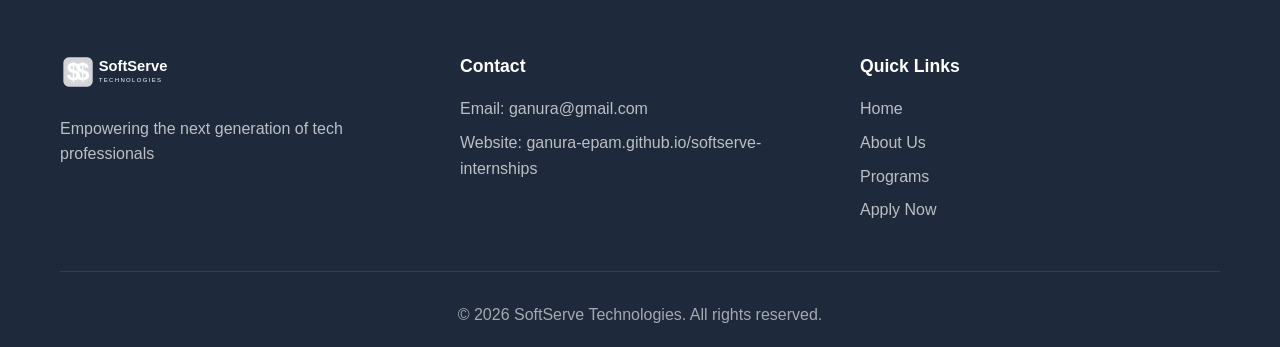
==== commit 59b7e604: "Fix code review issues: null checks and Firebase initialization Bug fixes: - Added null checks for D" ====
--- a/about.html
+++ b/about.html
@@ -184,7 +184,7 @@
                 <div class="footer-section">
                     <h4>Contact</h4>
                     <p>Email: ganura@gmail.com</p>
-                    <p>Website: www.softserve.com</p>
+                    <p>Website: <a href="https://ganura-epam.github.io/softserve-internships/" target="_blank" style="color: rgba(255, 255, 255, 0.7); text-decoration: none;">ganura-epam.github.io/softserve-internships</a></p>
                 </div>
                 <div class="footer-section">
                     <h4>Quick Links</h4>
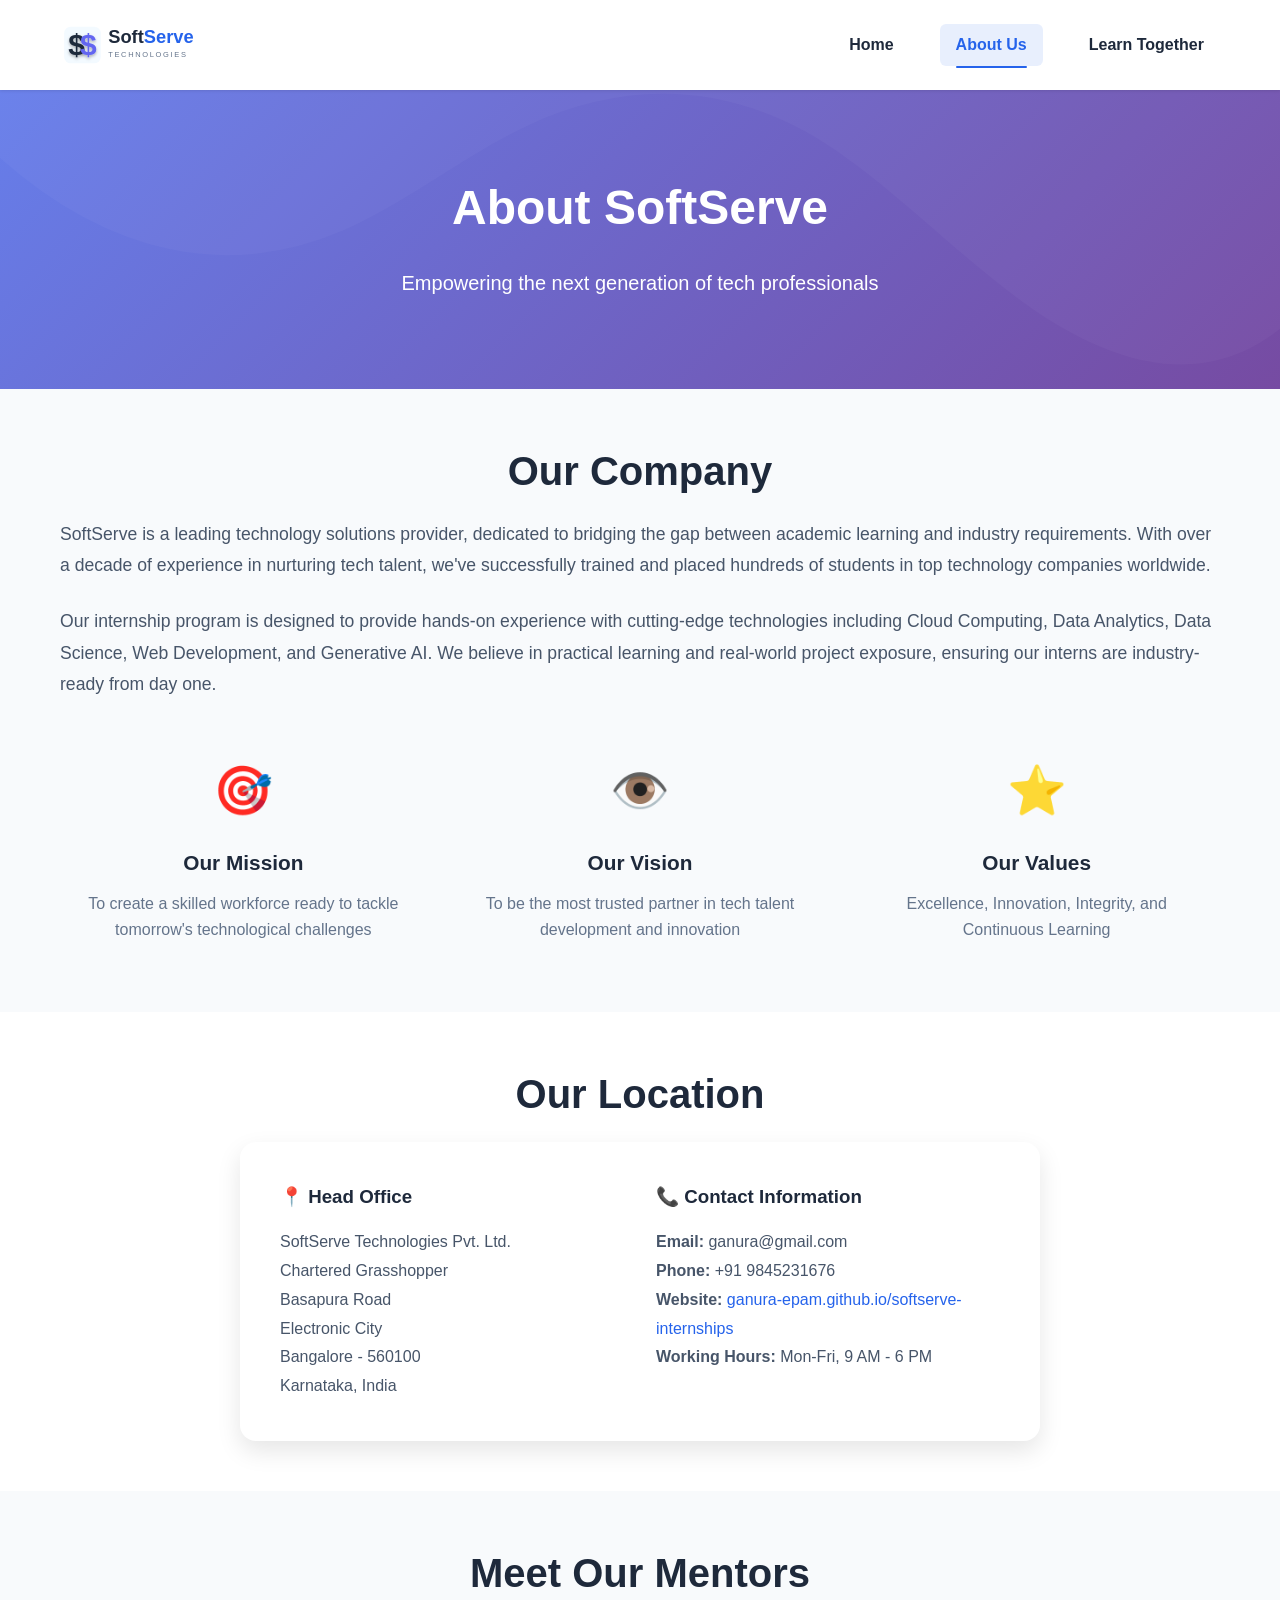
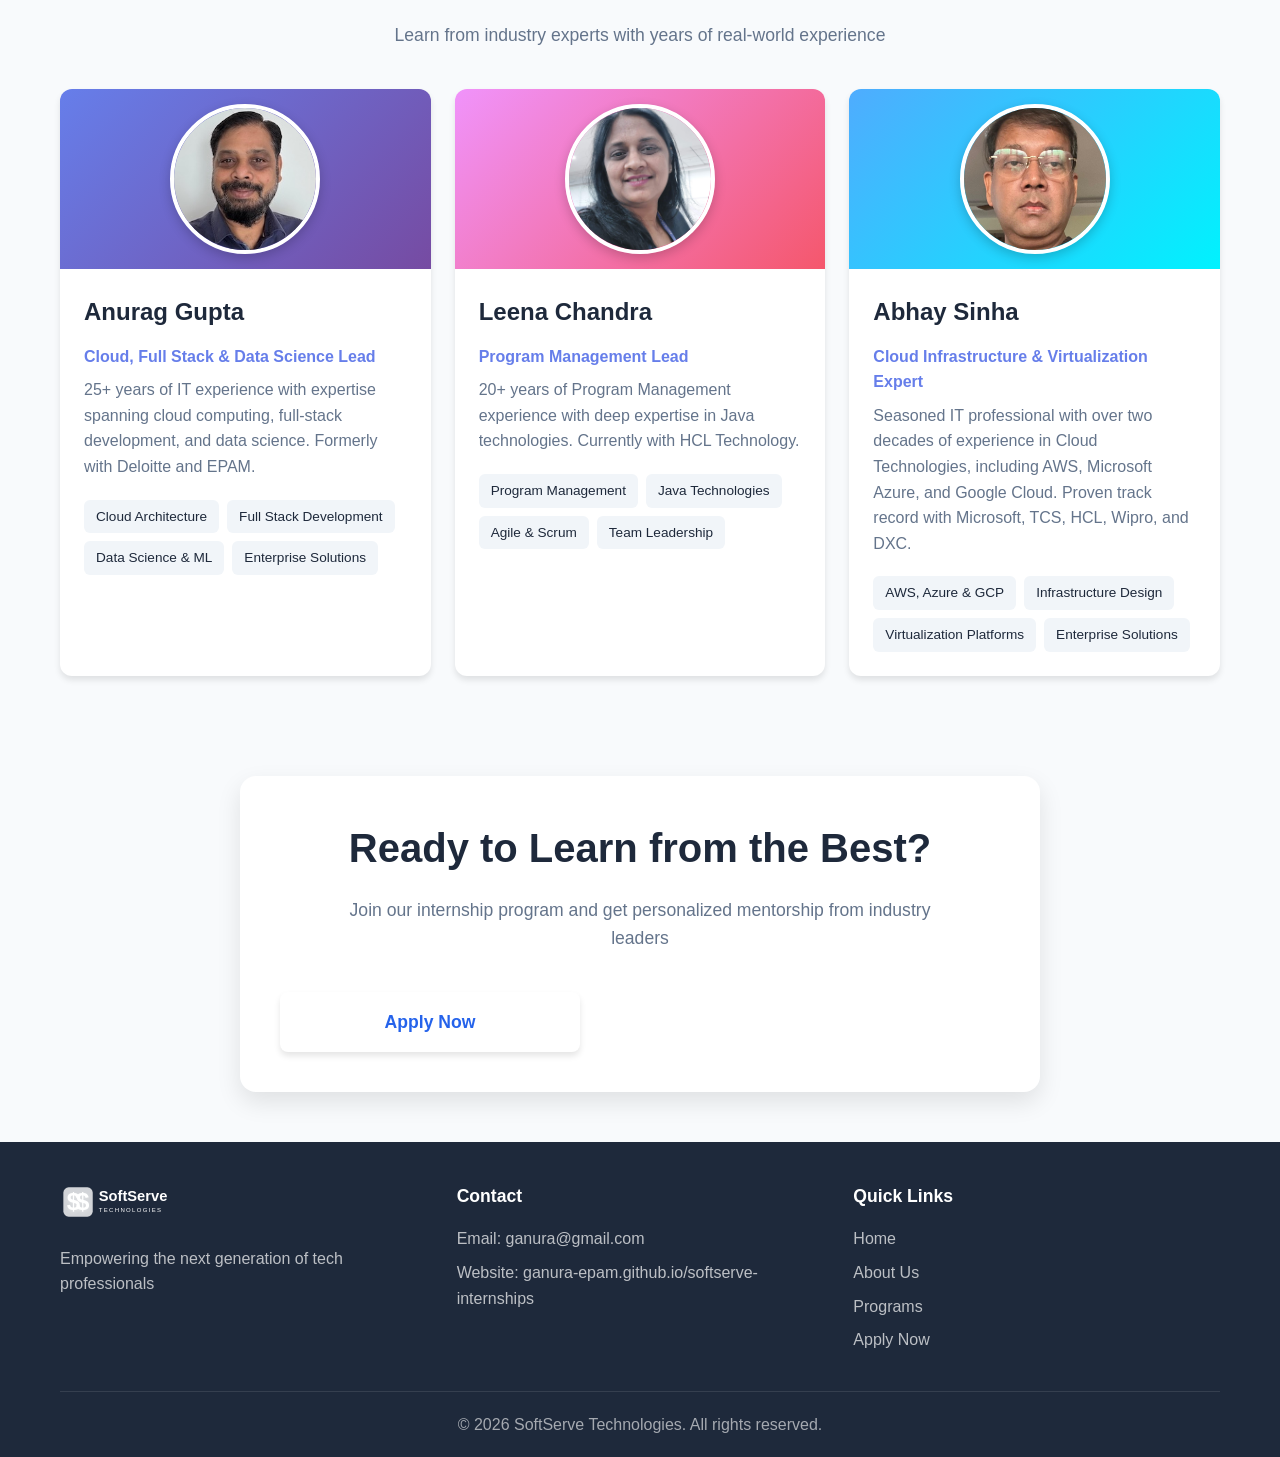
==== commit d9d8bc4d: "Release v3.0.0: Learn Together page, scrolling tech logos, and optimized spacing Major Features: - A" ====
--- a/about.html
+++ b/about.html
@@ -19,6 +19,7 @@
                 <nav class="nav">
                     <a href="index.html">Home</a>
                     <a href="about.html" class="active">About Us</a>
+                    <a href="learntogether.html">Learn Together</a>
                 </nav>
             </div>
         </div>
--- a/css/styles.css
+++ b/css/styles.css
@@ -111,7 +111,7 @@
 .hero {
     background: linear-gradient(135deg, #667eea 0%, #764ba2 100%);
     color: white;
-    padding: 120px 20px 100px;
+    padding: 80px 20px 60px;
     text-align: center;
     position: relative;
     overflow: hidden;
@@ -140,7 +140,7 @@
 
 .hero-subtitle {
     font-size: 1.25rem;
-    margin-bottom: 40px;
+    margin-bottom: 30px;
     opacity: 0.95;
     max-width: 700px;
     margin-left: auto;
@@ -198,7 +198,7 @@
 .internships,
 .why-softserve,
 .apply-section {
-    padding: 80px 20px;
+    padding: 50px 20px;
 }
 
 .internships {
@@ -217,7 +217,7 @@
     font-size: 1.1rem;
     text-align: center;
     color: var(--text-light);
-    margin-bottom: 60px;
+    margin-bottom: 40px;
     max-width: 600px;
     margin-left: auto;
     margin-right: auto;
@@ -227,8 +227,8 @@
 .cards-grid {
     display: grid;
     grid-template-columns: repeat(auto-fit, minmax(300px, 1fr));
-    gap: 30px;
-    margin-top: 40px;
+    gap: 24px;
+    margin-top: 0;
 }
 
 .card {
@@ -297,8 +297,8 @@
 .features-grid {
     display: grid;
     grid-template-columns: repeat(auto-fit, minmax(250px, 1fr));
-    gap: 40px;
-    margin-top: 60px;
+    gap: 30px;
+    margin-top: 0;
 }
 
 .feature {
@@ -331,7 +331,7 @@
 .apply-card {
     background: var(--bg-white);
     border-radius: 16px;
-    padding: 60px 40px;
+    padding: 40px 40px;
     box-shadow: var(--shadow-lg);
     max-width: 800px;
     margin: 0 auto;
@@ -339,7 +339,7 @@
 
 /* Form Styles */
 .application-form {
-    margin-top: 40px;
+    margin-top: 30px;
 }
 
 .form-grid {
@@ -557,18 +557,496 @@
     width: 100%;
 }
 
+/* Learn Together Page Styles */
+.track-selector-container {
+    text-align: center;
+    margin: 40px auto;
+    max-width: 600px;
+}
+
+.track-selector-label {
+    display: block;
+    font-size: 1.2rem;
+    font-weight: 600;
+    color: var(--text-dark);
+    margin-bottom: 16px;
+}
+
+.track-selector {
+    width: 100%;
+    padding: 16px 24px;
+    font-size: 1.1rem;
+    border: 2px solid var(--border-color);
+    border-radius: 12px;
+    background: white;
+    color: var(--text-dark);
+    cursor: pointer;
+    transition: var(--transition);
+    font-weight: 500;
+}
+
+.track-selector:hover {
+    border-color: var(--primary-color);
+    box-shadow: 0 4px 12px rgba(37, 99, 235, 0.1);
+}
+
+.track-selector:focus {
+    outline: none;
+    border-color: var(--primary-color);
+    box-shadow: 0 0 0 3px rgba(37, 99, 235, 0.1);
+}
+
+.learning-content {
+    padding: 30px 20px 40px;
+}
+
+.track-intro-card {
+    margin-bottom: 30px;
+}
+
+.track-intro {
+    border-radius: 16px;
+    padding: 36px 32px;
+    color: white;
+    box-shadow: var(--shadow-lg);
+}
+
+.track-intro-content {
+    max-width: 800px;
+    margin: 0 auto;
+    text-align: center;
+}
+
+.track-intro-title {
+    font-size: 2.2rem;
+    margin-bottom: 16px;
+    font-weight: 700;
+}
+
+.track-intro-description {
+    font-size: 1.2rem;
+    margin-bottom: 24px;
+    opacity: 0.95;
+}
+
+.track-intro-stats {
+    display: flex;
+    justify-content: center;
+    gap: 32px;
+    flex-wrap: wrap;
+}
+
+.stat-item {
+    font-size: 1.1rem;
+    font-weight: 600;
+    opacity: 0.95;
+}
+
+.progress-card {
+    background: white;
+    border-radius: 16px;
+    padding: 32px;
+    box-shadow: var(--shadow-md);
+    margin-bottom: 40px;
+}
+
+.progress-header {
+    display: flex;
+    justify-content: space-between;
+    align-items: center;
+    margin-bottom: 16px;
+    flex-wrap: wrap;
+    gap: 12px;
+}
+
+.progress-header h3 {
+    font-size: 1.5rem;
+    color: var(--text-dark);
+    margin: 0;
+}
+
+.progress-stats {
+    font-size: 1rem;
+    color: var(--text-light);
+    font-weight: 500;
+}
+
+.progress-bar-container {
+    width: 100%;
+    height: 12px;
+    background: #e2e8f0;
+    border-radius: 6px;
+    overflow: hidden;
+    margin-bottom: 12px;
+}
+
+.progress-bar {
+    height: 100%;
+    background: linear-gradient(90deg, #10b981 0%, #059669 100%);
+    border-radius: 6px;
+    transition: width 0.5s ease;
+}
+
+.progress-percentage {
+    text-align: center;
+    font-size: 1.2rem;
+    font-weight: 700;
+    color: var(--primary-color);
+    margin: 0;
+}
+
+.video-sections {
+    display: flex;
+    flex-direction: column;
+    gap: 36px;
+}
+
+.video-section {
+    width: 100%;
+}
+
+.section-header {
+    font-size: 1.8rem;
+    color: var(--text-dark);
+    margin-bottom: 20px;
+    padding-bottom: 12px;
+    border-bottom: 3px solid var(--primary-color);
+    font-weight: 700;
+}
+
+.videos-grid {
+    display: grid;
+    grid-template-columns: repeat(auto-fill, minmax(380px, 1fr));
+    gap: 24px;
+}
+
+.video-card {
+    background: white;
+    border-radius: 16px;
+    overflow: hidden;
+    box-shadow: var(--shadow-md);
+    transition: var(--transition);
+    position: relative;
+}
+
+.video-card:hover {
+    transform: translateY(-4px);
+    box-shadow: var(--shadow-lg);
+}
+
+.video-card.watched {
+    border: 3px solid #10b981;
+}
+
+.video-checkbox-container {
+    position: absolute;
+    top: 12px;
+    right: 12px;
+    z-index: 10;
+    background: rgba(255, 255, 255, 0.95);
+    padding: 8px 12px;
+    border-radius: 8px;
+    box-shadow: 0 2px 8px rgba(0, 0, 0, 0.15);
+}
+
+.video-checkbox-label {
+    display: flex;
+    align-items: center;
+    gap: 8px;
+    cursor: pointer;
+    font-size: 0.9rem;
+    font-weight: 500;
+    color: var(--text-dark);
+    margin: 0;
+}
+
+.video-checkbox {
+    width: 20px;
+    height: 20px;
+    cursor: pointer;
+    accent-color: #10b981;
+}
+
+.checkbox-text {
+    user-select: none;
+}
+
+.video-embed {
+    width: 100%;
+    aspect-ratio: 16 / 9;
+    background: #000;
+    position: relative;
+}
+
+.video-embed iframe {
+    width: 100%;
+    height: 100%;
+}
+
+.video-info {
+    padding: 20px;
+}
+
+.video-title {
+    font-size: 1.1rem;
+    font-weight: 600;
+    color: var(--text-dark);
+    margin: 0 0 12px 0;
+    line-height: 1.4;
+}
+
+.video-meta {
+    display: flex;
+    gap: 16px;
+    align-items: center;
+    margin-bottom: 8px;
+    flex-wrap: wrap;
+}
+
+.video-duration {
+    font-size: 0.95rem;
+    color: var(--text-light);
+    font-weight: 500;
+}
+
+.difficulty-badge {
+    font-size: 0.9rem;
+    font-weight: 600;
+    padding: 4px 10px;
+    border-radius: 6px;
+    background: rgba(16, 185, 129, 0.1);
+}
+
+.video-channel {
+    font-size: 0.95rem;
+    color: var(--text-light);
+    margin: 8px 0;
+}
+
+.video-description {
+    font-size: 0.95rem;
+    color: var(--text-light);
+    line-height: 1.5;
+    margin: 0;
+}
+
+/* Technology Logos Scrolling Section */
+.tech-logos-section {
+    background: linear-gradient(135deg, #f8fafc 0%, #e2e8f0 100%);
+    padding: 40px 0;
+    overflow: hidden;
+}
+
+.logo-scroll-wrapper {
+    overflow: hidden;
+    position: relative;
+    background: rgba(255, 255, 255, 0.7);
+    padding: 60px 0 30px 0;
+    border-radius: 12px;
+    box-shadow: 0 2px 8px rgba(0, 0, 0, 0.05);
+}
+
+.logo-scroll {
+    display: flex;
+    align-items: center;
+    gap: 60px;
+    animation: scroll-left 25s linear infinite;
+    width: fit-content;
+}
+
+.logo-scroll:hover {
+    animation-play-state: paused;
+}
+
+.logo-item {
+    position: relative;
+    display: inline-block;
+    flex-shrink: 0;
+}
+
+.logo-item::after {
+    content: attr(data-name);
+    position: absolute;
+    bottom: 100%;
+    left: 50%;
+    transform: translateX(-50%) translateY(-8px);
+    background: rgba(0, 0, 0, 0.85);
+    color: white;
+    padding: 8px 12px;
+    border-radius: 6px;
+    font-size: 0.85rem;
+    font-weight: 600;
+    white-space: nowrap;
+    opacity: 0;
+    pointer-events: none;
+    transition: opacity 0.3s ease, transform 0.3s ease;
+    z-index: 10;
+}
+
+.logo-item::before {
+    content: '';
+    position: absolute;
+    bottom: 100%;
+    left: 50%;
+    transform: translateX(-50%) translateY(4px);
+    border: 6px solid transparent;
+    border-top-color: rgba(0, 0, 0, 0.85);
+    opacity: 0;
+    pointer-events: none;
+    transition: opacity 0.3s ease, transform 0.3s ease;
+    z-index: 10;
+}
+
+.logo-item:hover::after {
+    opacity: 1;
+    transform: translateX(-50%) translateY(-12px);
+}
+
+.logo-item:hover::before {
+    opacity: 1;
+    transform: translateX(-50%) translateY(0px);
+}
+
+.tech-logo {
+    height: 50px;
+    width: auto;
+    object-fit: contain;
+    transition: all 0.3s ease;
+    flex-shrink: 0;
+    display: block;
+}
+
+.logo-item:hover .tech-logo {
+    transform: scale(1.2);
+}
+
+@keyframes scroll-left {
+    0% {
+        transform: translateX(0);
+    }
+    100% {
+        transform: translateX(-50%);
+    }
+}
+
+/* Responsive adjustments for tech logos */
+@media (max-width: 768px) {
+    .tech-logos-section {
+        padding: 40px 0;
+    }
+
+    .logo-scroll-wrapper {
+        padding: 50px 0 20px 0;
+    }
+
+    .logo-scroll {
+        gap: 40px;
+    }
+
+    .tech-logo {
+        height: 40px;
+    }
+
+    .logo-item::after {
+        font-size: 0.75rem;
+        padding: 6px 10px;
+    }
+}
+
+/* Responsive Design for Learn Together */
+@media (max-width: 768px) {
+    .track-intro {
+        padding: 32px 24px;
+    }
+
+    .track-intro-title {
+        font-size: 1.8rem;
+    }
+
+    .track-intro-description {
+        font-size: 1rem;
+    }
+
+    .track-intro-stats {
+        gap: 16px;
+    }
+
+    .stat-item {
+        font-size: 1rem;
+    }
+
+    .progress-card {
+        padding: 24px;
+    }
+
+    .progress-header {
+        flex-direction: column;
+        align-items: flex-start;
+    }
+
+    .progress-header h3 {
+        font-size: 1.3rem;
+    }
+
+    .section-header {
+        font-size: 1.5rem;
+    }
+
+    .videos-grid {
+        grid-template-columns: 1fr;
+        gap: 24px;
+    }
+
+    .video-checkbox-container {
+        top: 8px;
+        right: 8px;
+        padding: 6px 10px;
+    }
+
+    .checkbox-text {
+        font-size: 0.85rem;
+    }
+}
+
+@media (max-width: 480px) {
+    .track-selector-label {
+        font-size: 1rem;
+    }
+
+    .track-selector {
+        font-size: 1rem;
+        padding: 12px 16px;
+    }
+
+    .track-intro-title {
+        font-size: 1.5rem;
+    }
+
+    .video-card {
+        border-radius: 12px;
+    }
+
+    .video-info {
+        padding: 16px;
+    }
+
+    .video-title {
+        font-size: 1rem;
+    }
+}
+
 /* Footer */
 .footer {
     background: var(--text-dark);
     color: white;
-    padding: 60px 20px 20px;
+    padding: 40px 20px 20px;
 }
 
 .footer-content {
     display: grid;
     grid-template-columns: repeat(auto-fit, minmax(250px, 1fr));
-    gap: 40px;
-    margin-bottom: 40px;
+    gap: 30px;
+    margin-bottom: 30px;
 }
 
 .footer-logo {
@@ -612,7 +1090,7 @@
 }
 
 .footer-bottom {
-    padding-top: 30px;
+    padding-top: 20px;
     border-top: 1px solid rgba(255, 255, 255, 0.1);
     text-align: center;
     color: rgba(255, 255, 255, 0.6);
